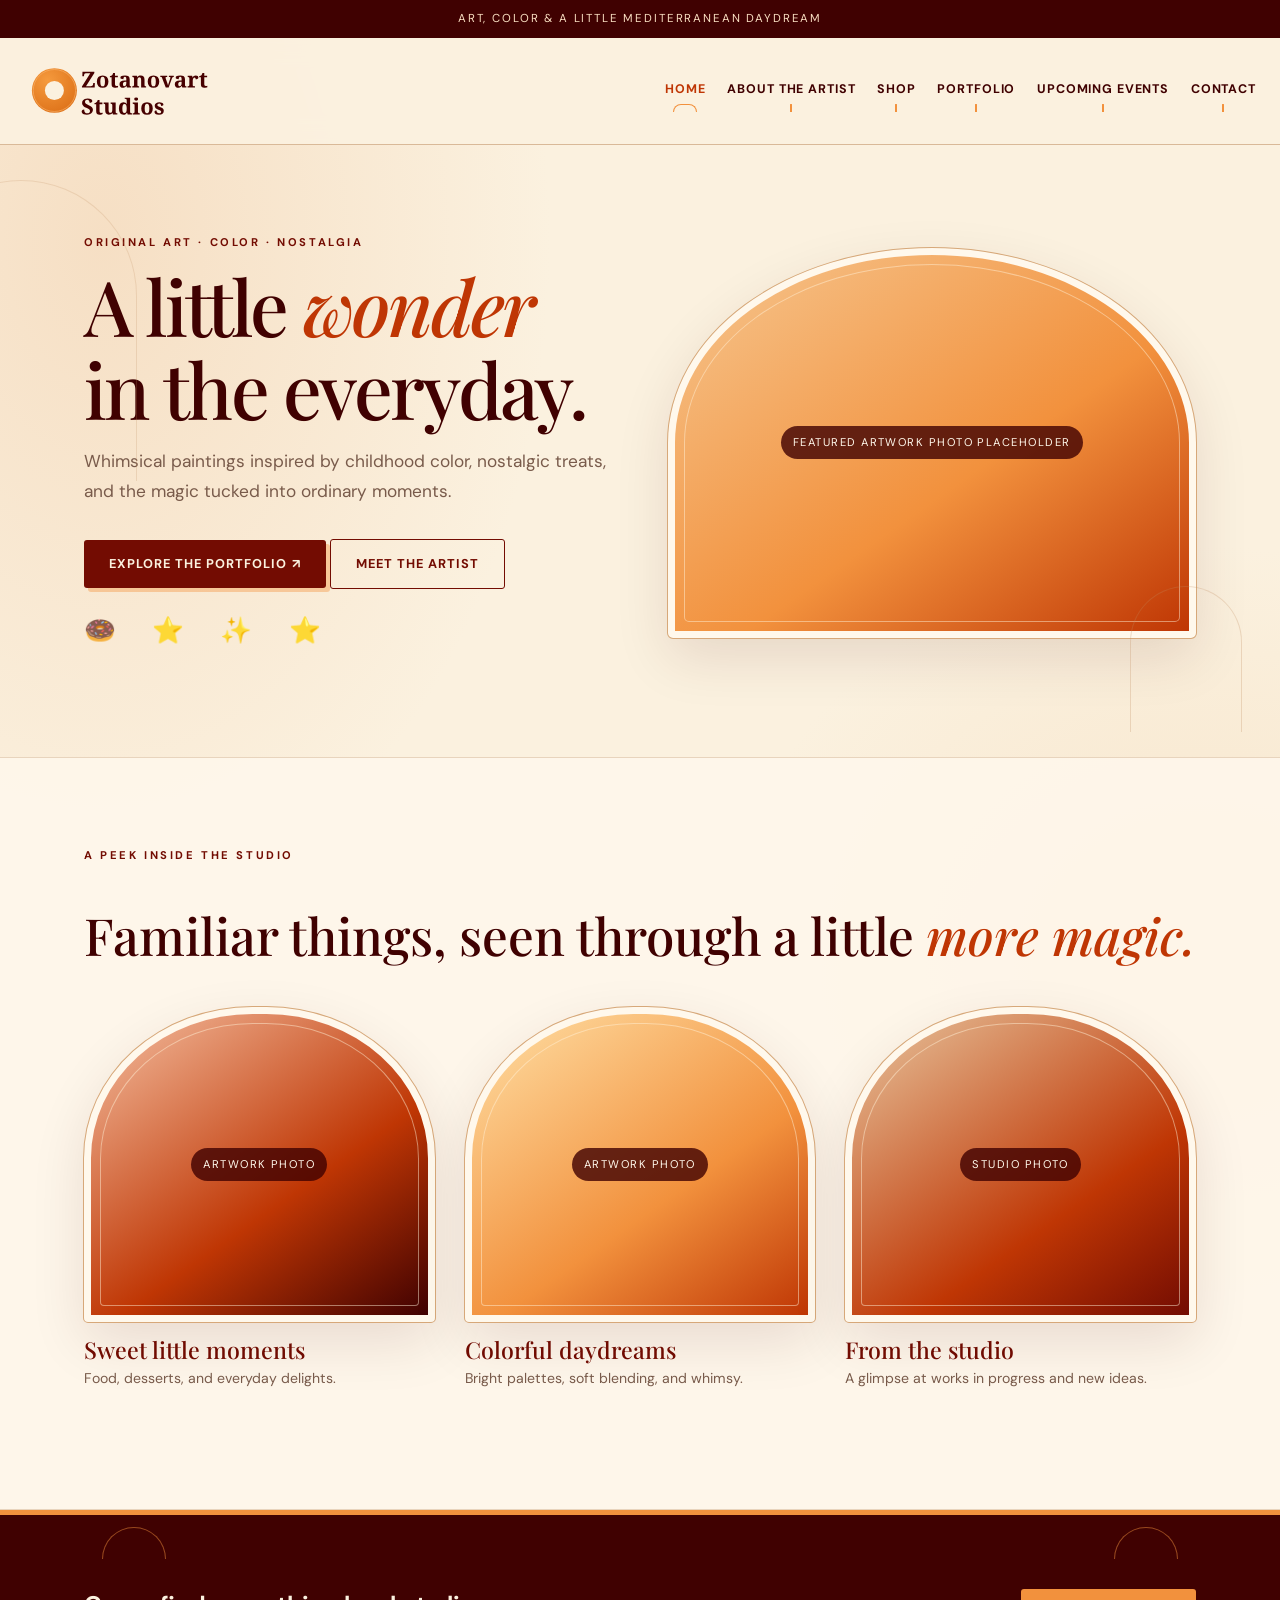
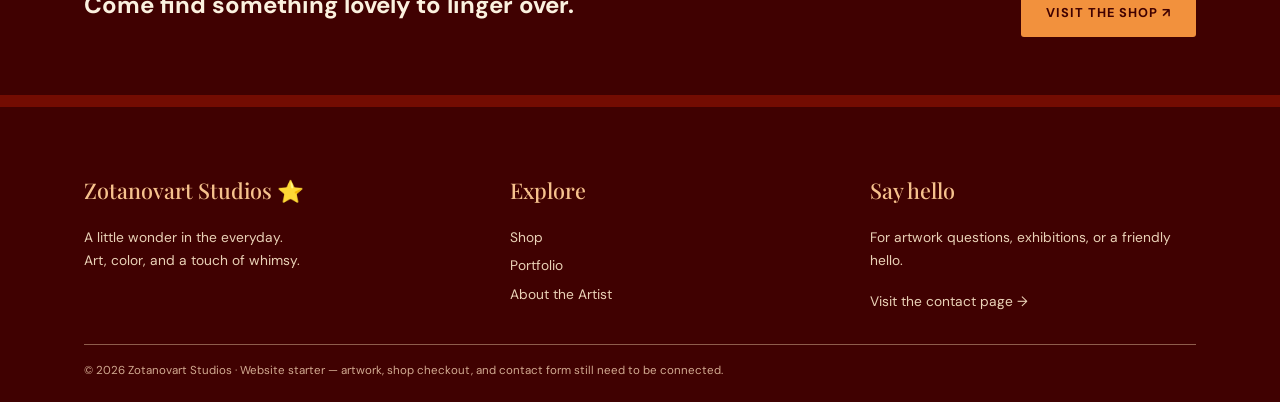
==== index.html @ 2f0f12d4 "Refresh studio decorative symbols with donut and golden stars" ====
<!doctype html><html lang="en"><head><meta charset="utf-8"><meta name="viewport" content="width=device-width,initial-scale=1"><meta name="description" content="Zotanovart Studios — whimsical art inspired by color, nostalgia, and the everyday."><title>Home | Zotanovart Studios</title><link rel="preconnect" href="https://fonts.googleapis.com"><link rel="preconnect" href="https://fonts.gstatic.com" crossorigin><link rel="stylesheet" href="styles.css"></head><body><div class="announcement">Art, color & a little Mediterranean daydream</div><header class="site-header"><div class="nav-wrap"><a class="brand" href="index.html" aria-label="Zotanovart Studios home"><img class="brand-logo" src="assets/zotanovart-logo.svg" alt="Zotanovart Studios"></a><nav><a class="active" href="index.html">Home</a><a class="" href="about.html">About the Artist</a><a class="" href="shop.html">Shop</a><a class="" href="portfolio.html">Portfolio</a><a class="" href="events.html">Upcoming Events</a><a class="" href="contact.html">Contact</a></nav></div></header><main><section class="hero"><div class="container hero-grid"><div><div class="eyebrow">Original art · Color · Nostalgia</div><h1 class="display">A little <em>wonder</em> in the everyday.</h1><p class="intro">Whimsical paintings inspired by childhood color, nostalgic treats, and the magic tucked into ordinary moments.</p><a class="button" href="portfolio.html">Explore the portfolio ↗</a> <a class="button alt" href="about.html">Meet the artist</a><div class="ornament">🍩　⭐　✨　⭐</div></div><div class="photo"><span>Featured artwork photo placeholder</span></div></div></section><section class="section paper"><div class="container"><div class="eyebrow">A peek inside the studio</div><h2>Familiar things, seen through a little <em>more magic.</em></h2><div class="cards"><article class="card"><div class="photo rose"><span>Artwork photo</span></div><h3>Sweet little moments</h3><p>Food, desserts, and everyday delights.</p></article><article class="card"><div class="photo lemon"><span>Artwork photo</span></div><h3>Colorful daydreams</h3><p>Bright palettes, soft blending, and whimsy.</p></article><article class="card"><div class="photo blue"><span>Studio photo</span></div><h3>From the studio</h3><p>A glimpse at works in progress and new ideas.</p></article></div></div></section><section class="band"><div class="container"><h2>Come find something lovely to linger over.</h2><a class="button" href="shop.html">Visit the shop ↗</a></div></section></main><footer class="footer"><div class="container"><div class="footer-grid"><div><h3>Zotanovart Studios ⭐</h3><p>A little wonder in the everyday.<br>Art, color, and a touch of whimsy.</p></div><div><h3>Explore</h3><div class="footer-links"><a href="shop.html">Shop</a><a href="portfolio.html">Portfolio</a><a href="about.html">About the Artist</a></div></div><div><h3>Say hello</h3><p>For artwork questions, exhibitions, or a friendly hello.</p><a href="contact.html">Visit the contact page →</a></div></div><div class="copyright">© 2026 Zotanovart Studios · Website starter — artwork, shop checkout, and contact form still need to be connected.</div></div></footer></body></html>
---- styles.css ----
@import url('https://fonts.googleapis.com/css2?family=DM+Sans:wght@400;500;600;700&family=Playfair+Display:ital,wght@0,500;0,600;1,500;1,600&family=Yeseva+One&display=swap');

:root{
  --cream:#fbf1df;
  --paper:#fff8ec;
  --wine:#400101;
  --paprika:#730c02;
  --fire:#bf3604;
  --flame:#f2913d;
  --ink:#400101;
  --muted:#795b4b;
  --line:#e6c9a9;
  --shadow:rgba(64,1,1,.11);
  --olive:#777044;
}
*{box-sizing:border-box}
html{scroll-behavior:smooth}
body{
  margin:0;color:var(--ink);font:16px/1.7 'DM Sans',sans-serif;
  background:
    radial-gradient(ellipse at 8% 12%,#f6dfc4 0,transparent 28rem),
    radial-gradient(ellipse at 94% 48%,#f7e5cb 0,transparent 30rem),
    var(--cream);
}
a{color:inherit;text-decoration:none}
.announcement{
  text-align:center;background:var(--wine);color:#f9dfc2;padding:9px 12px;
  font-size:.72rem;letter-spacing:.16em;text-transform:uppercase;
}
.site-header{
  position:sticky;top:0;z-index:5;background:rgba(251,241,223,.96);
  border-bottom:1px solid #d9b998;backdrop-filter:blur(12px);
}
.nav-wrap{
  max-width:1280px;margin:auto;padding:12px 24px;display:flex;
  align-items:center;justify-content:space-between;gap:24px;
}
.brand{display:flex;align-items:center;flex:0 0 auto}
.brand-logo{display:block;width:190px;height:82px;object-fit:contain}
.logo-arched{font:22px 'Yeseva One',serif;fill:var(--wine);letter-spacing:.5px}
.logo-studios{font:700 8px 'DM Sans',sans-serif;letter-spacing:4px;fill:var(--paprika)}
nav{
  display:flex;gap:clamp(10px,1.7vw,24px);flex-wrap:wrap;
  font-size:.78rem;font-weight:700;letter-spacing:.07em;text-transform:uppercase;
}
nav a{position:relative;padding:7px 0;border-bottom:1px solid transparent}
nav a:hover,nav a.active{color:var(--fire)}
nav a:after{
  content:"";position:absolute;left:50%;bottom:-4px;width:0;height:7px;
  border:1px solid var(--flame);border-bottom:0;border-radius:50px 50px 0 0;
  transform:translateX(-50%);transition:width .2s ease;
}
nav a:hover:after,nav a.active:after{width:22px}
.container{max-width:1160px;margin:auto;padding:0 24px}
.eyebrow{
  color:var(--paprika);font-size:.7rem;font-weight:700;
  letter-spacing:.23em;text-transform:uppercase;
}
.display{
  color:var(--wine);font:500 clamp(2.7rem,6vw,5.4rem)/1.08 'Playfair Display',serif;
  letter-spacing:-.035em;
}
.display em,.section h2 em,.copy h2 em{color:var(--fire)}
.hero{padding:88px 0 104px;position:relative;overflow:hidden}
.hero:before{
  content:"";position:absolute;left:-95px;top:35px;width:230px;height:300px;
  border:1px solid #bf8d6238;border-bottom:0;border-radius:130px 130px 0 0;
  pointer-events:none;
}
.hero:after{
  content:"";position:absolute;right:3%;bottom:25px;width:110px;height:145px;
  border:1px solid #bf8d6245;border-bottom:0;border-radius:60px 60px 0 0;
  pointer-events:none;
}
.hero-grid,.two-col{display:grid;grid-template-columns:1fr 1fr;gap:55px;align-items:center}
.hero h1{margin:12px 0 18px}
.hero p,.copy p,.intro{color:var(--muted)}
.intro{font-size:1.08rem;max-width:540px}
.button{
  display:inline-block;background:var(--paprika);color:var(--cream);
  border-radius:3px;padding:13px 25px;margin-top:16px;
  font-size:.8rem;font-weight:700;letter-spacing:.08em;text-transform:uppercase;
  box-shadow:4px 4px 0 rgba(242,145,61,.4);transition:background .2s,transform .2s;
}
.button:hover{background:var(--fire);transform:translateY(-2px);box-shadow:2px 2px 0 rgba(242,145,61,.4)}
.button.alt{background:transparent;color:var(--paprika);border:1px solid var(--paprika);box-shadow:none}
.photo{
  position:relative;min-height:390px;display:grid;place-items:center;text-align:center;
  padding:20px;color:#fff8eb;background:linear-gradient(145deg,#f6c68f,#f2913d 58%,#bf3604);
  border:7px solid var(--paper);outline:1px solid #d7a879;
  border-radius:50% 50% 5px 5px;box-shadow:0 20px 55px var(--shadow);
}
.photo:after{
  content:"";position:absolute;inset:9px;border:1px solid #fff1d77a;
  border-radius:inherit;pointer-events:none;
}
.photo span{
  position:relative;z-index:1;background:rgba(64,1,1,.8);border-radius:30px;
  padding:7px 12px;font-size:.7rem;letter-spacing:.13em;text-transform:uppercase;
}
.photo.blue{background:linear-gradient(145deg,#e8c7a0,#bf3604 65%,#730c02)}
.photo.olive{background:linear-gradient(145deg,#f5d7a7,#d67b36 60%,#730c02)}
.photo.lemon{background:linear-gradient(145deg,#ffe0a6,#f2913d 60%,#bf3604)}
.photo.rose{background:linear-gradient(145deg,#f5c0a2,#bf3604 60%,#400101)}
.section{padding:88px 0;position:relative}
.paper{
  background:rgba(255,248,236,.88);border-top:1px solid #e8d4bd;
  border-bottom:1px solid #e8d4bd;
}
.section h2,.page-hero h1,.band h2{color:var(--wine)}
.section h2{font:500 clamp(2.2rem,4vw,3.5rem)/1.12 'Playfair Display',serif}
.page-hero{position:relative;text-align:center;padding:78px 20px 54px}
.page-hero:before{
  content:"";display:block;width:94px;height:48px;border:2px solid var(--flame);
  border-bottom:0;border-radius:100px 100px 0 0;margin:0 auto 22px;
}
.page-hero:after{content:"";display:block;width:42px;height:1px;background:var(--flame);margin:23px auto 0}
.page-hero h1{margin:10px}
.page-hero p{max-width:650px;margin:auto;color:var(--muted)}
.cards{display:grid;grid-template-columns:repeat(3,1fr);gap:30px}
.card{position:relative;padding:0 0 16px}
.card .photo{min-height:315px;border-radius:48% 48% 4px 4px;background-color:#e9b783}
.card h3{font:500 1.45rem 'Playfair Display',serif;color:var(--paprika);margin:12px 0 2px}
.card p,.muted{color:var(--muted);font-size:.88rem;margin-top:0}
.quote{
  font:italic 1.7rem 'Playfair Display',serif;color:var(--paprika);
  border-left:3px solid var(--flame);padding-left:20px;margin:26px 0;
}
.ornament{color:var(--fire);font-size:1.6rem;letter-spacing:.2em;margin-top:20px}
.band{
  position:relative;background:var(--wine);color:var(--cream);padding:58px 0;
  border-top:5px solid var(--flame);border-bottom:5px solid var(--paprika);
}
.band:before,.band:after{
  content:"";position:absolute;top:12px;width:62px;height:31px;
  border:1px solid #f2913d80;border-bottom:0;border-radius:62px 62px 0 0;
}
.band:before{left:8%}.band:after{right:8%}
.band .container{display:flex;justify-content:space-between;align-items:center;gap:25px}
.band h2{margin:0;max-width:700px;color:var(--cream)}
.band .button{background:var(--flame);color:var(--wine);white-space:nowrap;box-shadow:none}
.event{
  display:grid;grid-template-columns:110px 1fr;gap:22px;align-items:center;
  background:var(--paper);border:1px solid var(--line);padding:24px;
  border-radius:4px;margin:16px 0;box-shadow:0 8px 24px rgba(64,1,1,.04);
}
.event-date{
  background:#f6e2c8;border:1px solid #e5c29b;padding:12px;text-align:center;
  border-radius:70px 70px 4px 4px;color:var(--paprika);
  font:500 1.2rem 'Playfair Display',serif;min-height:92px;display:grid;place-content:center;
}
.footer{background:var(--wine);color:var(--cream);padding:48px 0 22px;border-top:7px solid var(--paprika)}
.footer-grid{display:grid;grid-template-columns:1.2fr 1fr 1fr;gap:35px}
.footer h3{font:500 1.35rem 'Playfair Display',serif;color:#f6c28d}
.footer p,.footer a{color:#ead2b7;font-size:.86rem}
.footer-links{display:grid;gap:5px}
.copyright{border-top:1px solid #8e5d4c;margin-top:30px;padding-top:16px;color:#d1a990;font-size:.72rem}
.contact-grid{display:grid;grid-template-columns:.8fr 1.2fr;gap:40px}
.contact-box{
  background:var(--paprika);color:var(--cream);padding:32px;
  border-radius:50% 50% 5px 5px;border:7px solid var(--paper);outline:1px solid #d7a879;
}
.formbox{background:var(--paper);padding:30px;border:1px solid var(--line);border-radius:4px;box-shadow:0 12px 32px rgba(64,1,1,.04)}
.field{margin:14px 0}
.field label{display:block;font-size:.75rem;font-weight:700;text-transform:uppercase;letter-spacing:.08em}
.field input,.field textarea{
  width:100%;padding:12px;border:1px solid var(--line);border-radius:3px;
  background:#fffdf8;font:inherit;color:var(--ink);
}
.field textarea{min-height:130px}
.note{
  background:#f8ead7;border:1px solid #e8c7a4;border-left:4px solid var(--flame);
  padding:16px;border-radius:3px;color:#695044;font-size:.88rem;
}
@media(max-width:850px){
  .nav-wrap{align-items:center;flex-direction:column;gap:8px}
  .brand-logo{width:170px;height:74px;object-fit:contain}
  nav{justify-content:center;gap:12px}
  .hero-grid,.two-col,.contact-grid{grid-template-columns:1fr}
  .hero{padding:56px 0 70px}
  .hero:before{left:-150px}
  .hero:after{right:-30px}
  .photo{min-height:320px}
  .cards{grid-template-columns:repeat(2,1fr)}
  .card .photo{min-height:250px}
  .band .container{align-items:flex-start;flex-direction:column}
  .footer-grid{grid-template-columns:1fr 1fr}
}
@media(max-width:560px){
  .container{padding:0 18px}
  .nav-wrap{padding:9px 12px}
  nav{gap:8px 13px;font-size:.72rem}
  nav a:after{bottom:-2px}
  .cards{grid-template-columns:1fr 1fr;gap:14px}
  .card .photo{min-height:210px}
  .footer-grid{grid-template-columns:1fr}
  .event{grid-template-columns:75px 1fr}
  .page-hero{padding:48px 16px 38px}
  .section{padding:58px 0}
  .display{font-size:3rem}
  .hero-grid,.two-col{gap:28px}
  .hero:after{display:none}
}
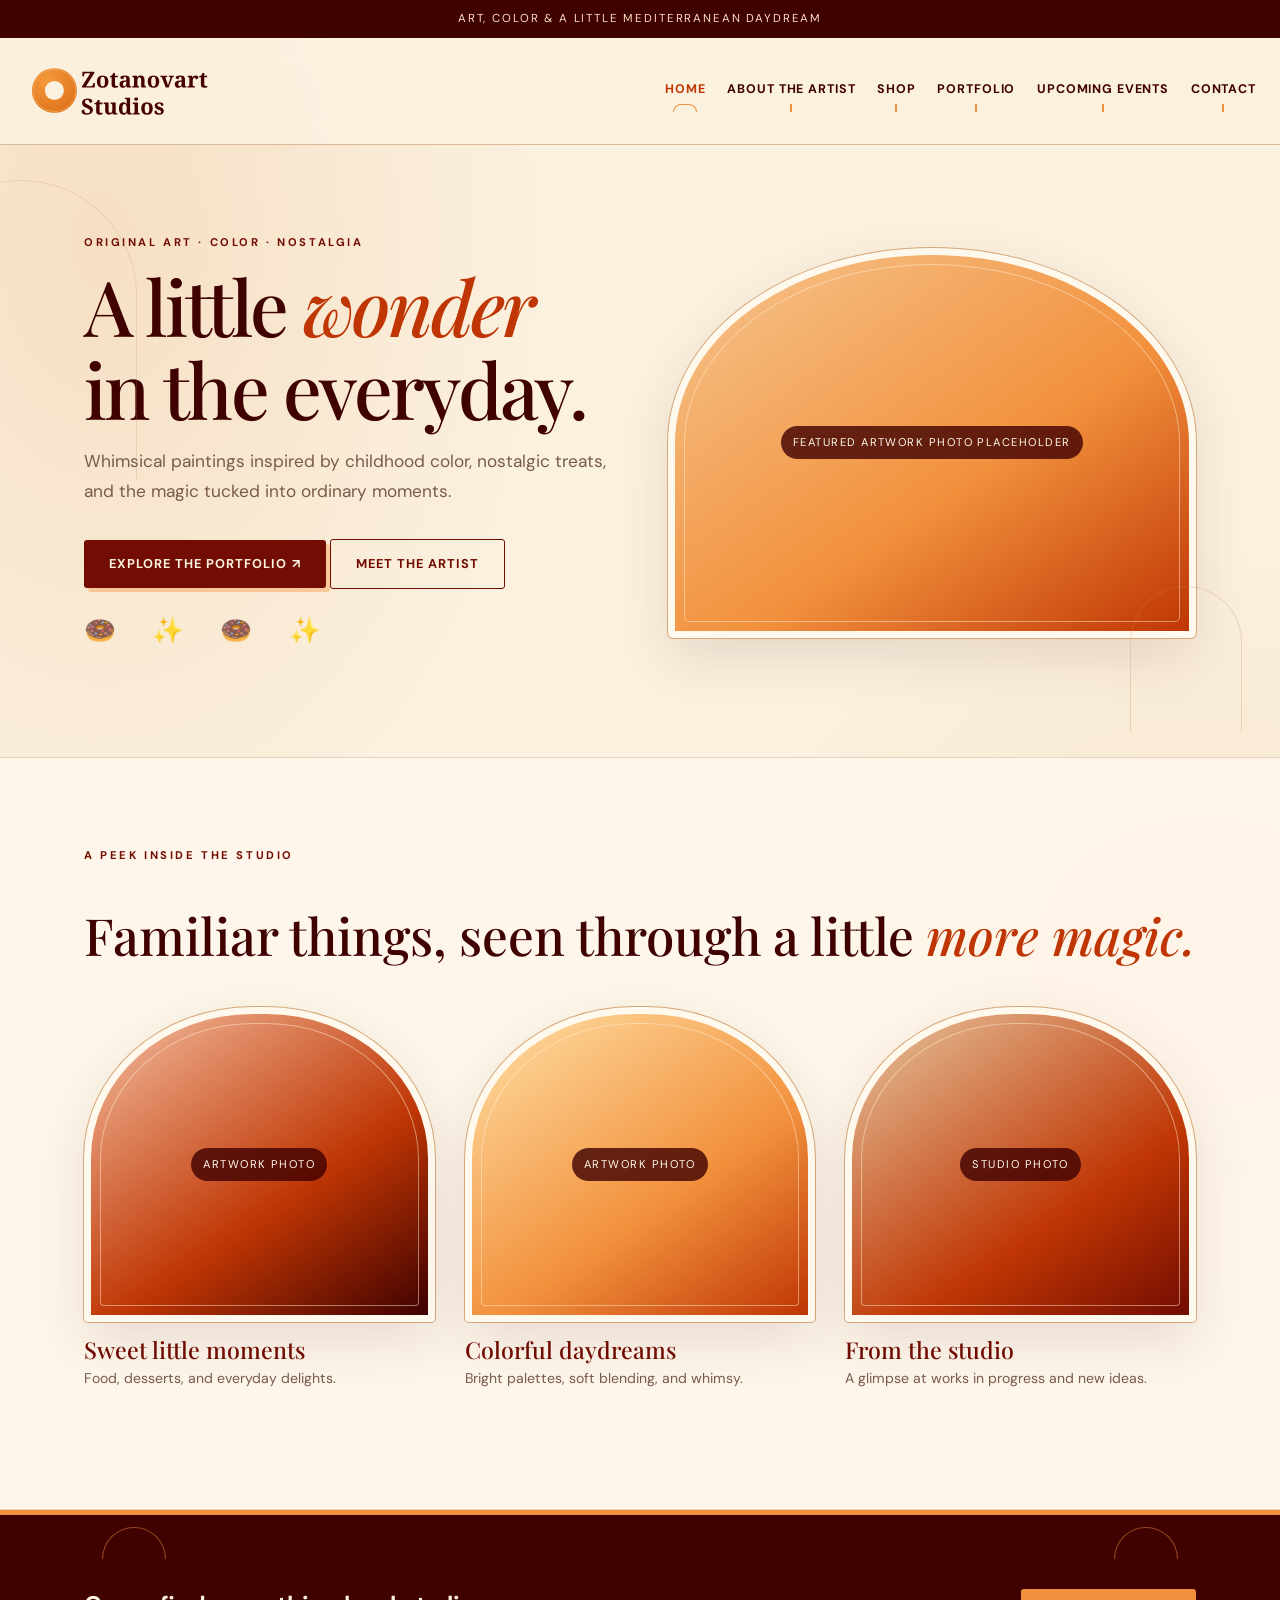
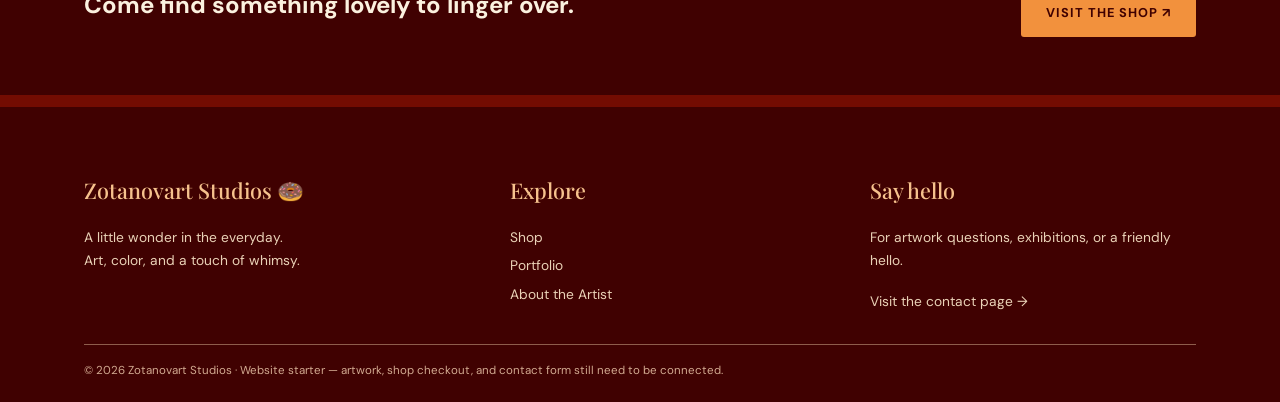
==== commit 38782ed0: "Use repeating donut and star-sparkle motif" ====
--- a/index.html
+++ b/index.html
@@ -1 +1 @@
-<!doctype html><html lang="en"><head><meta charset="utf-8"><meta name="viewport" content="width=device-width,initial-scale=1"><meta name="description" content="Zotanovart Studios — whimsical art inspired by color, nostalgia, and the everyday."><title>Home | Zotanovart Studios</title><link rel="preconnect" href="https://fonts.googleapis.com"><link rel="preconnect" href="https://fonts.gstatic.com" crossorigin><link rel="stylesheet" href="styles.css"></head><body><div class="announcement">Art, color & a little Mediterranean daydream</div><header class="site-header"><div class="nav-wrap"><a class="brand" href="index.html" aria-label="Zotanovart Studios home"><img class="brand-logo" src="assets/zotanovart-logo.svg" alt="Zotanovart Studios"></a><nav><a class="active" href="index.html">Home</a><a class="" href="about.html">About the Artist</a><a class="" href="shop.html">Shop</a><a class="" href="portfolio.html">Portfolio</a><a class="" href="events.html">Upcoming Events</a><a class="" href="contact.html">Contact</a></nav></div></header><main><section class="hero"><div class="container hero-grid"><div><div class="eyebrow">Original art · Color · Nostalgia</div><h1 class="display">A little <em>wonder</em> in the everyday.</h1><p class="intro">Whimsical paintings inspired by childhood color, nostalgic treats, and the magic tucked into ordinary moments.</p><a class="button" href="portfolio.html">Explore the portfolio ↗</a> <a class="button alt" href="about.html">Meet the artist</a><div class="ornament">🍩　⭐　✨　⭐</div></div><div class="photo"><span>Featured artwork photo placeholder</span></div></div></section><section class="section paper"><div class="container"><div class="eyebrow">A peek inside the studio</div><h2>Familiar things, seen through a little <em>more magic.</em></h2><div class="cards"><article class="card"><div class="photo rose"><span>Artwork photo</span></div><h3>Sweet little moments</h3><p>Food, desserts, and everyday delights.</p></article><article class="card"><div class="photo lemon"><span>Artwork photo</span></div><h3>Colorful daydreams</h3><p>Bright palettes, soft blending, and whimsy.</p></article><article class="card"><div class="photo blue"><span>Studio photo</span></div><h3>From the studio</h3><p>A glimpse at works in progress and new ideas.</p></article></div></div></section><section class="band"><div class="container"><h2>Come find something lovely to linger over.</h2><a class="button" href="shop.html">Visit the shop ↗</a></div></section></main><footer class="footer"><div class="container"><div class="footer-grid"><div><h3>Zotanovart Studios ⭐</h3><p>A little wonder in the everyday.<br>Art, color, and a touch of whimsy.</p></div><div><h3>Explore</h3><div class="footer-links"><a href="shop.html">Shop</a><a href="portfolio.html">Portfolio</a><a href="about.html">About the Artist</a></div></div><div><h3>Say hello</h3><p>For artwork questions, exhibitions, or a friendly hello.</p><a href="contact.html">Visit the contact page →</a></div></div><div class="copyright">© 2026 Zotanovart Studios · Website starter — artwork, shop checkout, and contact form still need to be connected.</div></div></footer></body></html>+<!doctype html><html lang="en"><head><meta charset="utf-8"><meta name="viewport" content="width=device-width,initial-scale=1"><meta name="description" content="Zotanovart Studios — whimsical art inspired by color, nostalgia, and the everyday."><title>Home | Zotanovart Studios</title><link rel="preconnect" href="https://fonts.googleapis.com"><link rel="preconnect" href="https://fonts.gstatic.com" crossorigin><link rel="stylesheet" href="styles.css"></head><body><div class="announcement">Art, color & a little Mediterranean daydream</div><header class="site-header"><div class="nav-wrap"><a class="brand" href="index.html" aria-label="Zotanovart Studios home"><img class="brand-logo" src="assets/zotanovart-logo.svg" alt="Zotanovart Studios"></a><nav><a class="active" href="index.html">Home</a><a class="" href="about.html">About the Artist</a><a class="" href="shop.html">Shop</a><a class="" href="portfolio.html">Portfolio</a><a class="" href="events.html">Upcoming Events</a><a class="" href="contact.html">Contact</a></nav></div></header><main><section class="hero"><div class="container hero-grid"><div><div class="eyebrow">Original art · Color · Nostalgia</div><h1 class="display">A little <em>wonder</em> in the everyday.</h1><p class="intro">Whimsical paintings inspired by childhood color, nostalgic treats, and the magic tucked into ordinary moments.</p><a class="button" href="portfolio.html">Explore the portfolio ↗</a> <a class="button alt" href="about.html">Meet the artist</a><div class="ornament">🍩　✨　🍩　✨</div></div><div class="photo"><span>Featured artwork photo placeholder</span></div></div></section><section class="section paper"><div class="container"><div class="eyebrow">A peek inside the studio</div><h2>Familiar things, seen through a little <em>more magic.</em></h2><div class="cards"><article class="card"><div class="photo rose"><span>Artwork photo</span></div><h3>Sweet little moments</h3><p>Food, desserts, and everyday delights.</p></article><article class="card"><div class="photo lemon"><span>Artwork photo</span></div><h3>Colorful daydreams</h3><p>Bright palettes, soft blending, and whimsy.</p></article><article class="card"><div class="photo blue"><span>Studio photo</span></div><h3>From the studio</h3><p>A glimpse at works in progress and new ideas.</p></article></div></div></section><section class="band"><div class="container"><h2>Come find something lovely to linger over.</h2><a class="button" href="shop.html">Visit the shop ↗</a></div></section></main><footer class="footer"><div class="container"><div class="footer-grid"><div><h3>Zotanovart Studios 🍩</h3><p>A little wonder in the everyday.<br>Art, color, and a touch of whimsy.</p></div><div><h3>Explore</h3><div class="footer-links"><a href="shop.html">Shop</a><a href="portfolio.html">Portfolio</a><a href="about.html">About the Artist</a></div></div><div><h3>Say hello</h3><p>For artwork questions, exhibitions, or a friendly hello.</p><a href="contact.html">Visit the contact page →</a></div></div><div class="copyright">© 2026 Zotanovart Studios · Website starter — artwork, shop checkout, and contact form still need to be connected.</div></div></footer></body></html>
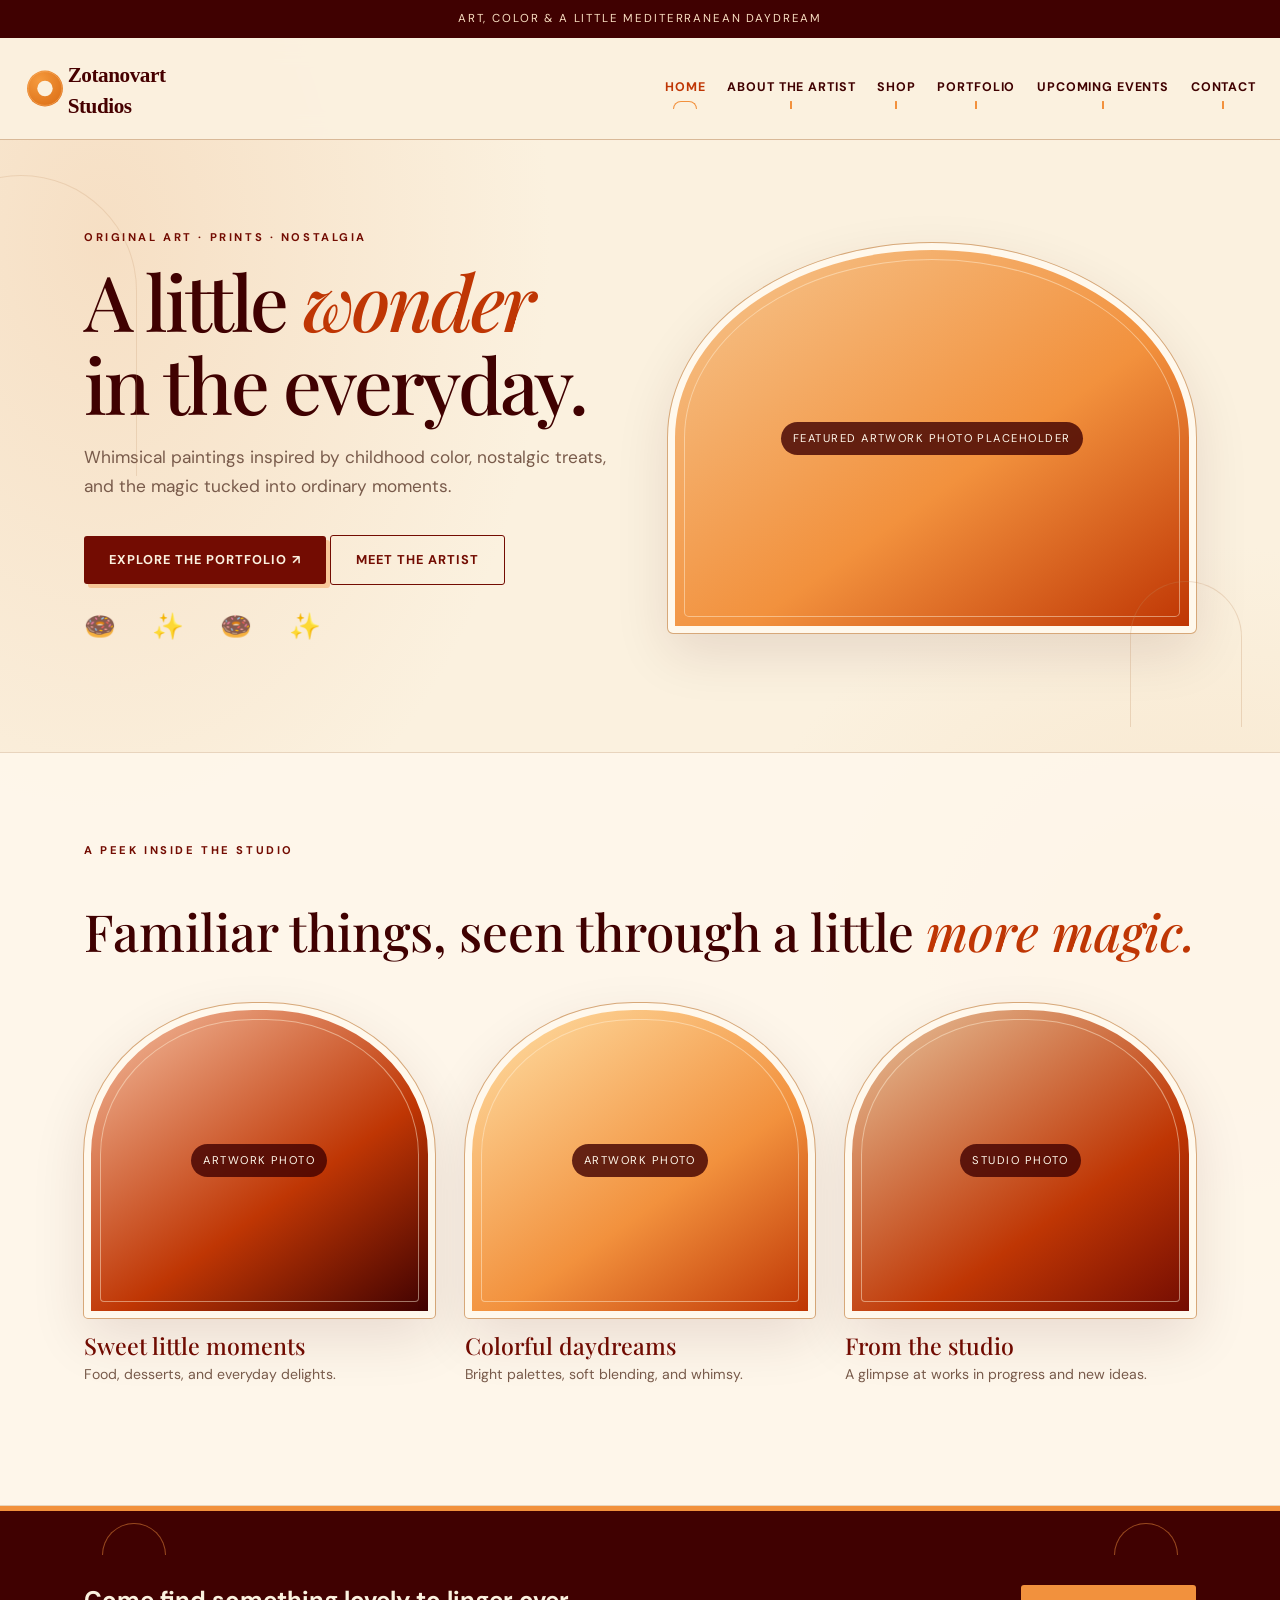
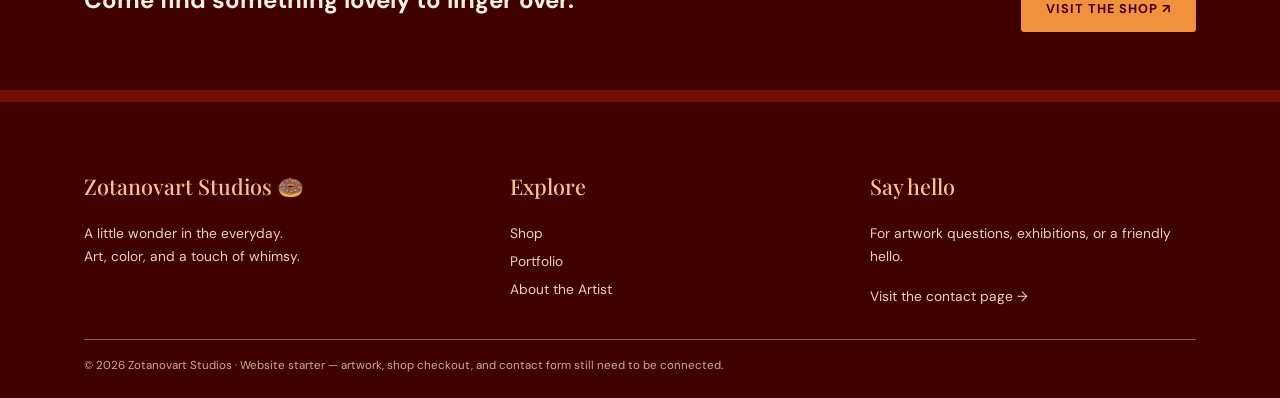
==== commit 75cf6ea4: "Update homepage tagline to feature prints" ====
--- a/index.html
+++ b/index.html
@@ -1 +1 @@
-<!doctype html><html lang="en"><head><meta charset="utf-8"><meta name="viewport" content="width=device-width,initial-scale=1"><meta name="description" content="Zotanovart Studios — whimsical art inspired by color, nostalgia, and the everyday."><title>Home | Zotanovart Studios</title><link rel="preconnect" href="https://fonts.googleapis.com"><link rel="preconnect" href="https://fonts.gstatic.com" crossorigin><link rel="stylesheet" href="styles.css"></head><body><div class="announcement">Art, color & a little Mediterranean daydream</div><header class="site-header"><div class="nav-wrap"><a class="brand" href="index.html" aria-label="Zotanovart Studios home"><img class="brand-logo" src="assets/zotanovart-logo.svg" alt="Zotanovart Studios"></a><nav><a class="active" href="index.html">Home</a><a class="" href="about.html">About the Artist</a><a class="" href="shop.html">Shop</a><a class="" href="portfolio.html">Portfolio</a><a class="" href="events.html">Upcoming Events</a><a class="" href="contact.html">Contact</a></nav></div></header><main><section class="hero"><div class="container hero-grid"><div><div class="eyebrow">Original art · Color · Nostalgia</div><h1 class="display">A little <em>wonder</em> in the everyday.</h1><p class="intro">Whimsical paintings inspired by childhood color, nostalgic treats, and the magic tucked into ordinary moments.</p><a class="button" href="portfolio.html">Explore the portfolio ↗</a> <a class="button alt" href="about.html">Meet the artist</a><div class="ornament">🍩　✨　🍩　✨</div></div><div class="photo"><span>Featured artwork photo placeholder</span></div></div></section><section class="section paper"><div class="container"><div class="eyebrow">A peek inside the studio</div><h2>Familiar things, seen through a little <em>more magic.</em></h2><div class="cards"><article class="card"><div class="photo rose"><span>Artwork photo</span></div><h3>Sweet little moments</h3><p>Food, desserts, and everyday delights.</p></article><article class="card"><div class="photo lemon"><span>Artwork photo</span></div><h3>Colorful daydreams</h3><p>Bright palettes, soft blending, and whimsy.</p></article><article class="card"><div class="photo blue"><span>Studio photo</span></div><h3>From the studio</h3><p>A glimpse at works in progress and new ideas.</p></article></div></div></section><section class="band"><div class="container"><h2>Come find something lovely to linger over.</h2><a class="button" href="shop.html">Visit the shop ↗</a></div></section></main><footer class="footer"><div class="container"><div class="footer-grid"><div><h3>Zotanovart Studios 🍩</h3><p>A little wonder in the everyday.<br>Art, color, and a touch of whimsy.</p></div><div><h3>Explore</h3><div class="footer-links"><a href="shop.html">Shop</a><a href="portfolio.html">Portfolio</a><a href="about.html">About the Artist</a></div></div><div><h3>Say hello</h3><p>For artwork questions, exhibitions, or a friendly hello.</p><a href="contact.html">Visit the contact page →</a></div></div><div class="copyright">© 2026 Zotanovart Studios · Website starter — artwork, shop checkout, and contact form still need to be connected.</div></div></footer></body></html>+<!doctype html><html lang="en"><head><meta charset="utf-8"><meta name="viewport" content="width=device-width,initial-scale=1"><meta name="description" content="Zotanovart Studios — whimsical art inspired by color, nostalgia, and the everyday."><title>Home | Zotanovart Studios</title><link rel="preconnect" href="https://fonts.googleapis.com"><link rel="preconnect" href="https://fonts.gstatic.com" crossorigin><link rel="stylesheet" href="styles.css"></head><body><div class="announcement">Art, color & a little Mediterranean daydream</div><header class="site-header"><div class="nav-wrap"><a class="brand" href="index.html" aria-label="Zotanovart Studios home"><img class="brand-logo" src="assets/zotanovart-logo.svg" alt="Zotanovart Studios"></a><nav><a class="active" href="index.html">Home</a><a class="" href="about.html">About the Artist</a><a class="" href="shop.html">Shop</a><a class="" href="portfolio.html">Portfolio</a><a class="" href="events.html">Upcoming Events</a><a class="" href="contact.html">Contact</a></nav></div></header><main><section class="hero"><div class="container hero-grid"><div><div class="eyebrow">Original art · Prints · Nostalgia</div><h1 class="display">A little <em>wonder</em> in the everyday.</h1><p class="intro">Whimsical paintings inspired by childhood color, nostalgic treats, and the magic tucked into ordinary moments.</p><a class="button" href="portfolio.html">Explore the portfolio ↗</a> <a class="button alt" href="about.html">Meet the artist</a><div class="ornament">🍩　✨　🍩　✨</div></div><div class="photo"><span>Featured artwork photo placeholder</span></div></div></section><section class="section paper"><div class="container"><div class="eyebrow">A peek inside the studio</div><h2>Familiar things, seen through a little <em>more magic.</em></h2><div class="cards"><article class="card"><div class="photo rose"><span>Artwork photo</span></div><h3>Sweet little moments</h3><p>Food, desserts, and everyday delights.</p></article><article class="card"><div class="photo lemon"><span>Artwork photo</span></div><h3>Colorful daydreams</h3><p>Bright palettes, soft blending, and whimsy.</p></article><article class="card"><div class="photo blue"><span>Studio photo</span></div><h3>From the studio</h3><p>A glimpse at works in progress and new ideas.</p></article></div></div></section><section class="band"><div class="container"><h2>Come find something lovely to linger over.</h2><a class="button" href="shop.html">Visit the shop ↗</a></div></section></main><footer class="footer"><div class="container"><div class="footer-grid"><div><h3>Zotanovart Studios 🍩</h3><p>A little wonder in the everyday.<br>Art, color, and a touch of whimsy.</p></div><div><h3>Explore</h3><div class="footer-links"><a href="shop.html">Shop</a><a href="portfolio.html">Portfolio</a><a href="about.html">About the Artist</a></div></div><div><h3>Say hello</h3><p>For artwork questions, exhibitions, or a friendly hello.</p><a href="contact.html">Visit the contact page →</a></div></div><div class="copyright">© 2026 Zotanovart Studios · Website starter — artwork, shop checkout, and contact form still need to be connected.</div></div></footer></body></html>
--- a/styles.css
+++ b/styles.css
@@ -36,7 +36,7 @@
   align-items:center;justify-content:space-between;gap:24px;
 }
 .brand{display:flex;align-items:center;flex:0 0 auto}
-.brand-logo{display:block;width:190px;height:82px;object-fit:contain}
+.brand-logo{display:block;width:190px;height:auto;max-height:82px;object-fit:contain}
 .logo-arched{font:22px 'Yeseva One',serif;fill:var(--wine);letter-spacing:.5px}
 .logo-studios{font:700 8px 'DM Sans',sans-serif;letter-spacing:4px;fill:var(--paprika)}
 nav{
@@ -174,7 +174,7 @@
 }
 @media(max-width:850px){
   .nav-wrap{align-items:center;flex-direction:column;gap:8px}
-  .brand-logo{width:170px;height:74px;object-fit:contain}
+  .brand-logo{width:170px;height:auto;max-height:74px;object-fit:contain}
   nav{justify-content:center;gap:12px}
   .hero-grid,.two-col,.contact-grid{grid-template-columns:1fr}
   .hero{padding:56px 0 70px}
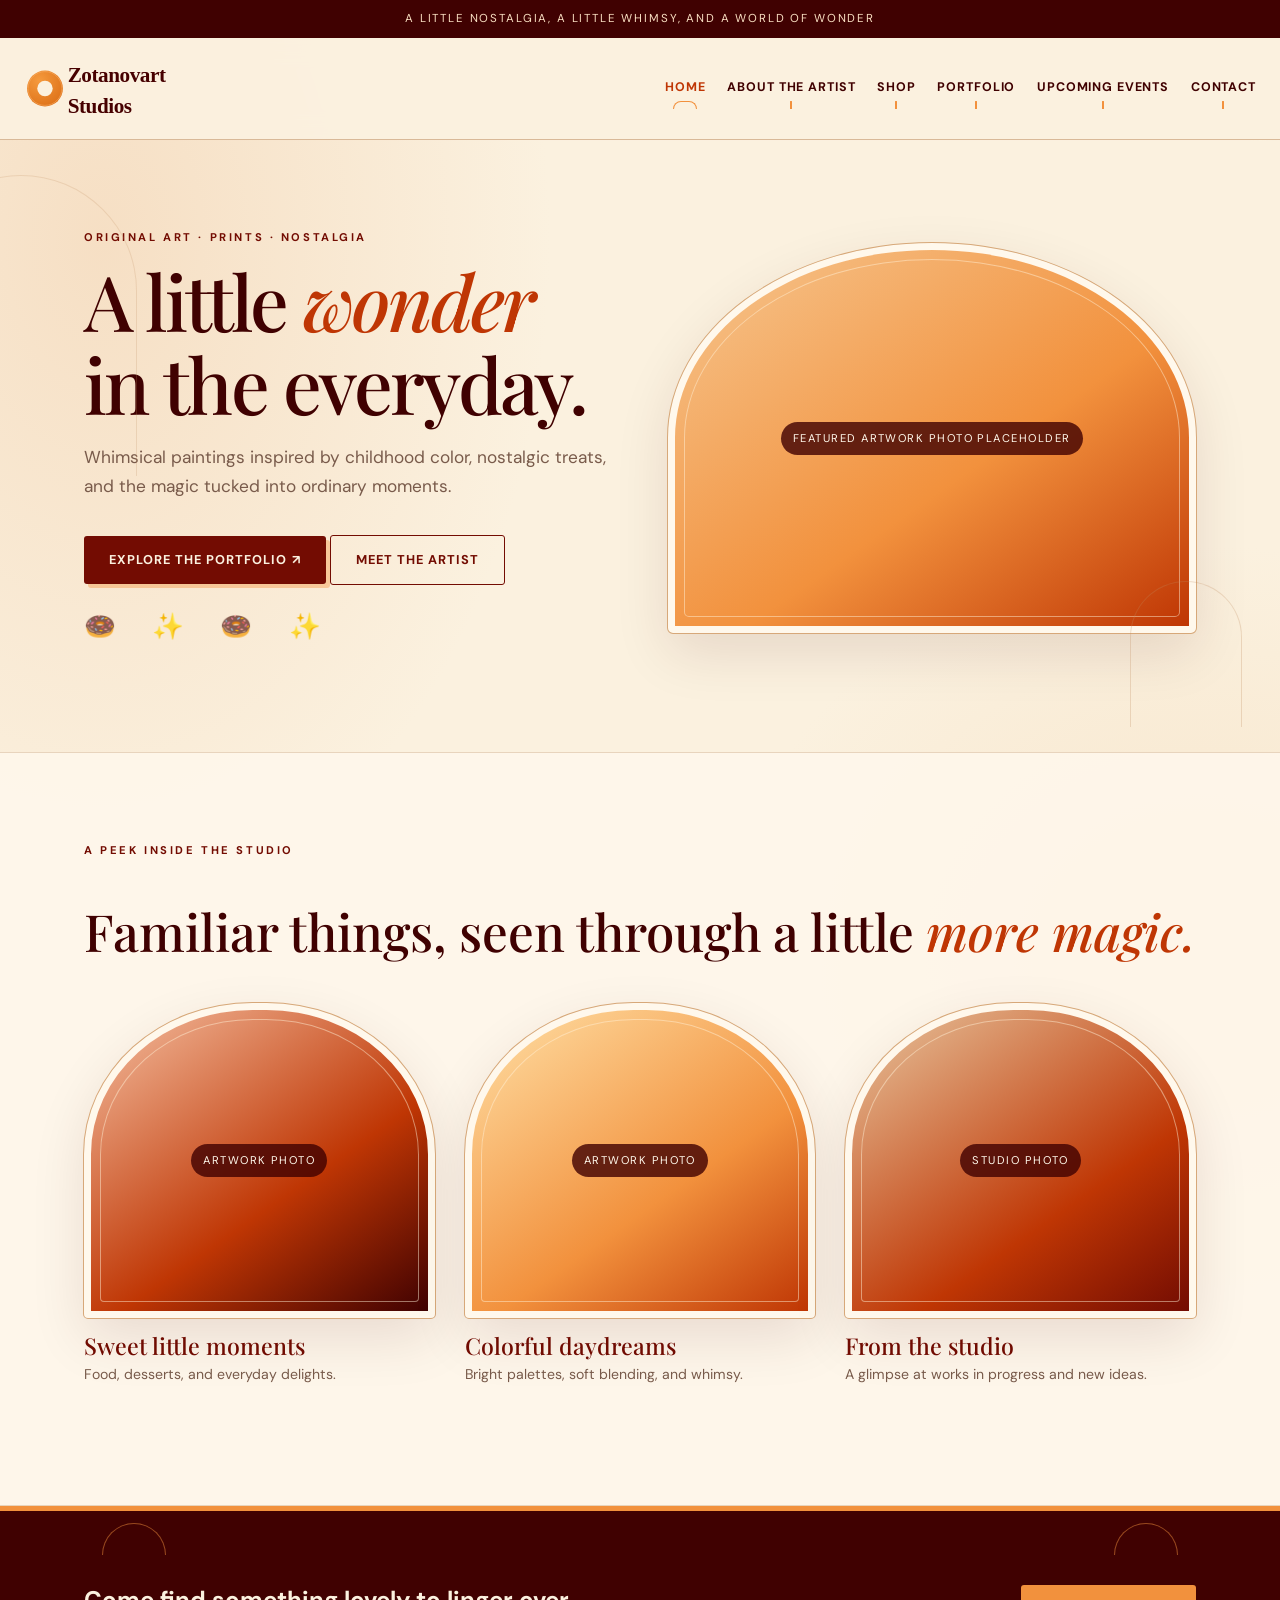
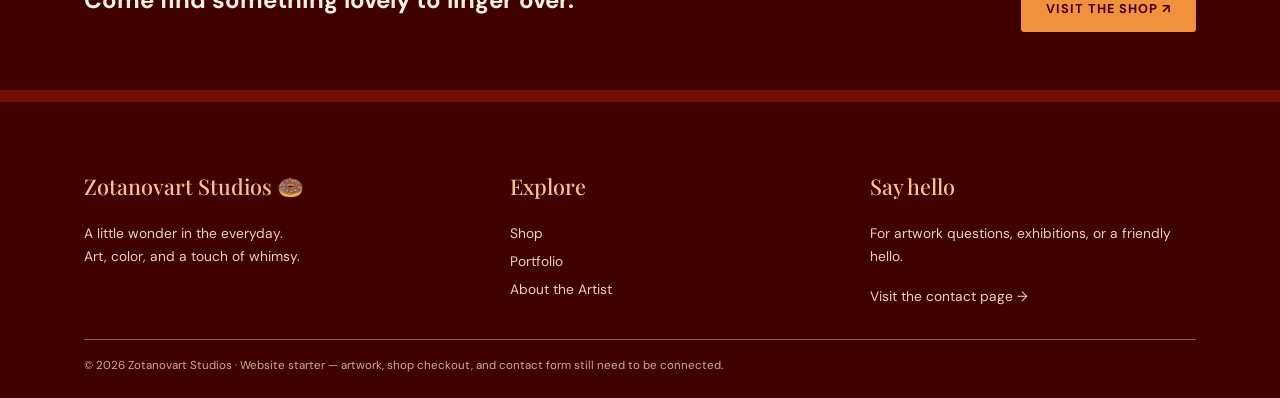
==== commit 6fed485c: "Refresh brand announcement message" ====
--- a/index.html
+++ b/index.html
@@ -1 +1 @@
-<!doctype html><html lang="en"><head><meta charset="utf-8"><meta name="viewport" content="width=device-width,initial-scale=1"><meta name="description" content="Zotanovart Studios — whimsical art inspired by color, nostalgia, and the everyday."><title>Home | Zotanovart Studios</title><link rel="preconnect" href="https://fonts.googleapis.com"><link rel="preconnect" href="https://fonts.gstatic.com" crossorigin><link rel="stylesheet" href="styles.css"></head><body><div class="announcement">Art, color & a little Mediterranean daydream</div><header class="site-header"><div class="nav-wrap"><a class="brand" href="index.html" aria-label="Zotanovart Studios home"><img class="brand-logo" src="assets/zotanovart-logo.svg" alt="Zotanovart Studios"></a><nav><a class="active" href="index.html">Home</a><a class="" href="about.html">About the Artist</a><a class="" href="shop.html">Shop</a><a class="" href="portfolio.html">Portfolio</a><a class="" href="events.html">Upcoming Events</a><a class="" href="contact.html">Contact</a></nav></div></header><main><section class="hero"><div class="container hero-grid"><div><div class="eyebrow">Original art · Prints · Nostalgia</div><h1 class="display">A little <em>wonder</em> in the everyday.</h1><p class="intro">Whimsical paintings inspired by childhood color, nostalgic treats, and the magic tucked into ordinary moments.</p><a class="button" href="portfolio.html">Explore the portfolio ↗</a> <a class="button alt" href="about.html">Meet the artist</a><div class="ornament">🍩　✨　🍩　✨</div></div><div class="photo"><span>Featured artwork photo placeholder</span></div></div></section><section class="section paper"><div class="container"><div class="eyebrow">A peek inside the studio</div><h2>Familiar things, seen through a little <em>more magic.</em></h2><div class="cards"><article class="card"><div class="photo rose"><span>Artwork photo</span></div><h3>Sweet little moments</h3><p>Food, desserts, and everyday delights.</p></article><article class="card"><div class="photo lemon"><span>Artwork photo</span></div><h3>Colorful daydreams</h3><p>Bright palettes, soft blending, and whimsy.</p></article><article class="card"><div class="photo blue"><span>Studio photo</span></div><h3>From the studio</h3><p>A glimpse at works in progress and new ideas.</p></article></div></div></section><section class="band"><div class="container"><h2>Come find something lovely to linger over.</h2><a class="button" href="shop.html">Visit the shop ↗</a></div></section></main><footer class="footer"><div class="container"><div class="footer-grid"><div><h3>Zotanovart Studios 🍩</h3><p>A little wonder in the everyday.<br>Art, color, and a touch of whimsy.</p></div><div><h3>Explore</h3><div class="footer-links"><a href="shop.html">Shop</a><a href="portfolio.html">Portfolio</a><a href="about.html">About the Artist</a></div></div><div><h3>Say hello</h3><p>For artwork questions, exhibitions, or a friendly hello.</p><a href="contact.html">Visit the contact page →</a></div></div><div class="copyright">© 2026 Zotanovart Studios · Website starter — artwork, shop checkout, and contact form still need to be connected.</div></div></footer></body></html>+<!doctype html><html lang="en"><head><meta charset="utf-8"><meta name="viewport" content="width=device-width,initial-scale=1"><meta name="description" content="Zotanovart Studios — whimsical art inspired by color, nostalgia, and the everyday."><title>Home | Zotanovart Studios</title><link rel="preconnect" href="https://fonts.googleapis.com"><link rel="preconnect" href="https://fonts.gstatic.com" crossorigin><link rel="stylesheet" href="styles.css"></head><body><div class="announcement">A little nostalgia, a little whimsy, and a world of wonder</div><header class="site-header"><div class="nav-wrap"><a class="brand" href="index.html" aria-label="Zotanovart Studios home"><img class="brand-logo" src="assets/zotanovart-logo.svg" alt="Zotanovart Studios"></a><nav><a class="active" href="index.html">Home</a><a class="" href="about.html">About the Artist</a><a class="" href="shop.html">Shop</a><a class="" href="portfolio.html">Portfolio</a><a class="" href="events.html">Upcoming Events</a><a class="" href="contact.html">Contact</a></nav></div></header><main><section class="hero"><div class="container hero-grid"><div><div class="eyebrow">Original art · Prints · Nostalgia</div><h1 class="display">A little <em>wonder</em> in the everyday.</h1><p class="intro">Whimsical paintings inspired by childhood color, nostalgic treats, and the magic tucked into ordinary moments.</p><a class="button" href="portfolio.html">Explore the portfolio ↗</a> <a class="button alt" href="about.html">Meet the artist</a><div class="ornament">🍩　✨　🍩　✨</div></div><div class="photo"><span>Featured artwork photo placeholder</span></div></div></section><section class="section paper"><div class="container"><div class="eyebrow">A peek inside the studio</div><h2>Familiar things, seen through a little <em>more magic.</em></h2><div class="cards"><article class="card"><div class="photo rose"><span>Artwork photo</span></div><h3>Sweet little moments</h3><p>Food, desserts, and everyday delights.</p></article><article class="card"><div class="photo lemon"><span>Artwork photo</span></div><h3>Colorful daydreams</h3><p>Bright palettes, soft blending, and whimsy.</p></article><article class="card"><div class="photo blue"><span>Studio photo</span></div><h3>From the studio</h3><p>A glimpse at works in progress and new ideas.</p></article></div></div></section><section class="band"><div class="container"><h2>Come find something lovely to linger over.</h2><a class="button" href="shop.html">Visit the shop ↗</a></div></section></main><footer class="footer"><div class="container"><div class="footer-grid"><div><h3>Zotanovart Studios 🍩</h3><p>A little wonder in the everyday.<br>Art, color, and a touch of whimsy.</p></div><div><h3>Explore</h3><div class="footer-links"><a href="shop.html">Shop</a><a href="portfolio.html">Portfolio</a><a href="about.html">About the Artist</a></div></div><div><h3>Say hello</h3><p>For artwork questions, exhibitions, or a friendly hello.</p><a href="contact.html">Visit the contact page →</a></div></div><div class="copyright">© 2026 Zotanovart Studios · Website starter — artwork, shop checkout, and contact form still need to be connected.</div></div></footer></body></html>
--- a/styles.css
+++ b/styles.css
@@ -90,6 +90,8 @@
   border:7px solid var(--paper);outline:1px solid #d7a879;
   border-radius:50% 50% 5px 5px;box-shadow:0 20px 55px var(--shadow);
 }
+.photo.artist-portrait{min-height:0;padding:0;display:block;overflow:hidden;background:var(--paper)}
+.photo.artist-portrait img{display:block;width:100%;height:auto;border-radius:inherit}
 .photo:after{
   content:"";position:absolute;inset:9px;border:1px solid #fff1d77a;
   border-radius:inherit;pointer-events:none;
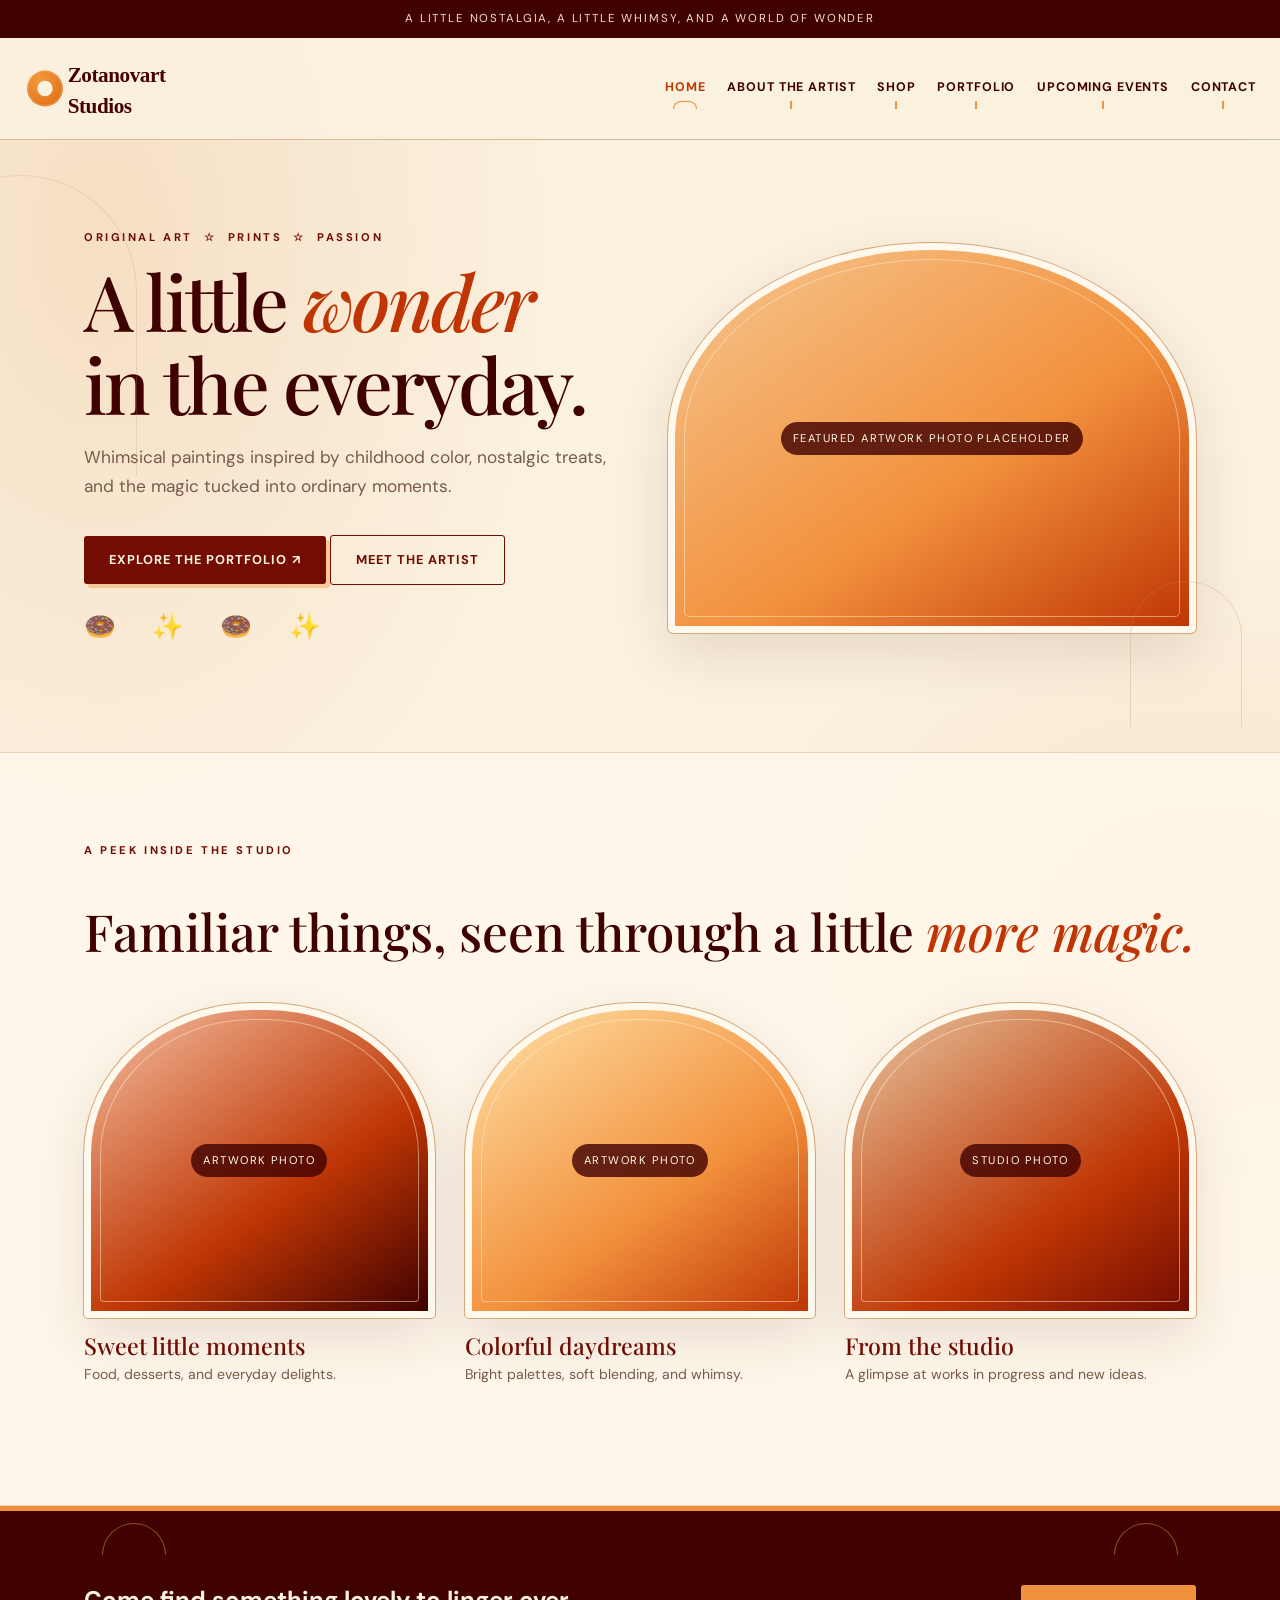
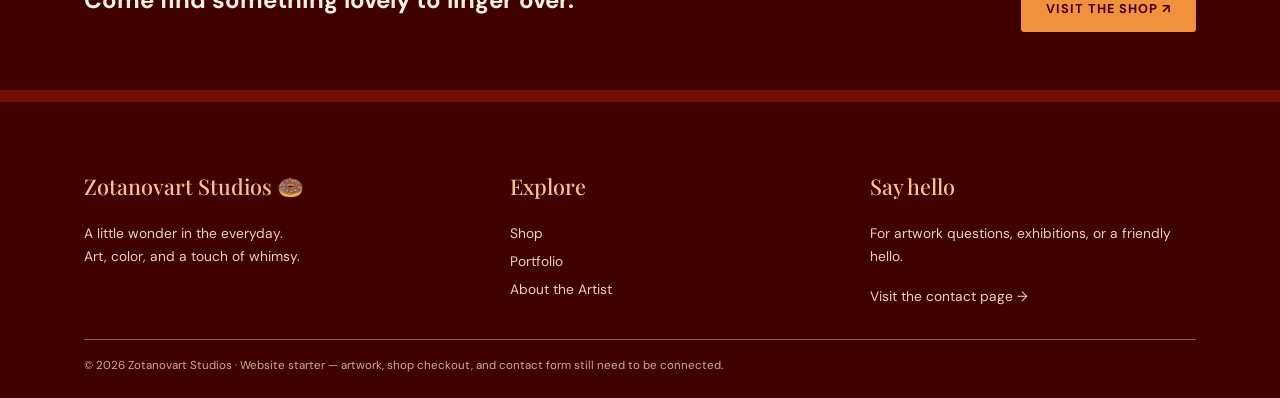
==== commit f9c95e22: "Update homepage brand eyebrow" ====
--- a/index.html
+++ b/index.html
@@ -1 +1 @@
-<!doctype html><html lang="en"><head><meta charset="utf-8"><meta name="viewport" content="width=device-width,initial-scale=1"><meta name="description" content="Zotanovart Studios — whimsical art inspired by color, nostalgia, and the everyday."><title>Home | Zotanovart Studios</title><link rel="preconnect" href="https://fonts.googleapis.com"><link rel="preconnect" href="https://fonts.gstatic.com" crossorigin><link rel="stylesheet" href="styles.css"></head><body><div class="announcement">A little nostalgia, a little whimsy, and a world of wonder</div><header class="site-header"><div class="nav-wrap"><a class="brand" href="index.html" aria-label="Zotanovart Studios home"><img class="brand-logo" src="assets/zotanovart-logo.svg" alt="Zotanovart Studios"></a><nav><a class="active" href="index.html">Home</a><a class="" href="about.html">About the Artist</a><a class="" href="shop.html">Shop</a><a class="" href="portfolio.html">Portfolio</a><a class="" href="events.html">Upcoming Events</a><a class="" href="contact.html">Contact</a></nav></div></header><main><section class="hero"><div class="container hero-grid"><div><div class="eyebrow">Original art · Prints · Nostalgia</div><h1 class="display">A little <em>wonder</em> in the everyday.</h1><p class="intro">Whimsical paintings inspired by childhood color, nostalgic treats, and the magic tucked into ordinary moments.</p><a class="button" href="portfolio.html">Explore the portfolio ↗</a> <a class="button alt" href="about.html">Meet the artist</a><div class="ornament">🍩　✨　🍩　✨</div></div><div class="photo"><span>Featured artwork photo placeholder</span></div></div></section><section class="section paper"><div class="container"><div class="eyebrow">A peek inside the studio</div><h2>Familiar things, seen through a little <em>more magic.</em></h2><div class="cards"><article class="card"><div class="photo rose"><span>Artwork photo</span></div><h3>Sweet little moments</h3><p>Food, desserts, and everyday delights.</p></article><article class="card"><div class="photo lemon"><span>Artwork photo</span></div><h3>Colorful daydreams</h3><p>Bright palettes, soft blending, and whimsy.</p></article><article class="card"><div class="photo blue"><span>Studio photo</span></div><h3>From the studio</h3><p>A glimpse at works in progress and new ideas.</p></article></div></div></section><section class="band"><div class="container"><h2>Come find something lovely to linger over.</h2><a class="button" href="shop.html">Visit the shop ↗</a></div></section></main><footer class="footer"><div class="container"><div class="footer-grid"><div><h3>Zotanovart Studios 🍩</h3><p>A little wonder in the everyday.<br>Art, color, and a touch of whimsy.</p></div><div><h3>Explore</h3><div class="footer-links"><a href="shop.html">Shop</a><a href="portfolio.html">Portfolio</a><a href="about.html">About the Artist</a></div></div><div><h3>Say hello</h3><p>For artwork questions, exhibitions, or a friendly hello.</p><a href="contact.html">Visit the contact page →</a></div></div><div class="copyright">© 2026 Zotanovart Studios · Website starter — artwork, shop checkout, and contact form still need to be connected.</div></div></footer></body></html>+<!doctype html><html lang="en"><head><meta charset="utf-8"><meta name="viewport" content="width=device-width,initial-scale=1"><meta name="description" content="Zotanovart Studios — whimsical art inspired by color, nostalgia, and the everyday."><title>Home | Zotanovart Studios</title><link rel="preconnect" href="https://fonts.googleapis.com"><link rel="preconnect" href="https://fonts.gstatic.com" crossorigin><link rel="stylesheet" href="styles.css"></head><body><div class="announcement">A little nostalgia, a little whimsy, and a world of wonder</div><header class="site-header"><div class="nav-wrap"><a class="brand" href="index.html" aria-label="Zotanovart Studios home"><img class="brand-logo" src="assets/zotanovart-logo.svg" alt="Zotanovart Studios"></a><nav><a class="active" href="index.html">Home</a><a class="" href="about.html">About the Artist</a><a class="" href="shop.html">Shop</a><a class="" href="portfolio.html">Portfolio</a><a class="" href="events.html">Upcoming Events</a><a class="" href="contact.html">Contact</a></nav></div></header><main><section class="hero"><div class="container hero-grid"><div><div class="eyebrow">Original Art&nbsp; ☆ &nbsp;Prints&nbsp; ☆ &nbsp;Passion</div><h1 class="display">A little <em>wonder</em> in the everyday.</h1><p class="intro">Whimsical paintings inspired by childhood color, nostalgic treats, and the magic tucked into ordinary moments.</p><a class="button" href="portfolio.html">Explore the portfolio ↗</a> <a class="button alt" href="about.html">Meet the artist</a><div class="ornament">🍩　✨　🍩　✨</div></div><div class="photo"><span>Featured artwork photo placeholder</span></div></div></section><section class="section paper"><div class="container"><div class="eyebrow">A peek inside the studio</div><h2>Familiar things, seen through a little <em>more magic.</em></h2><div class="cards"><article class="card"><div class="photo rose"><span>Artwork photo</span></div><h3>Sweet little moments</h3><p>Food, desserts, and everyday delights.</p></article><article class="card"><div class="photo lemon"><span>Artwork photo</span></div><h3>Colorful daydreams</h3><p>Bright palettes, soft blending, and whimsy.</p></article><article class="card"><div class="photo blue"><span>Studio photo</span></div><h3>From the studio</h3><p>A glimpse at works in progress and new ideas.</p></article></div></div></section><section class="band"><div class="container"><h2>Come find something lovely to linger over.</h2><a class="button" href="shop.html">Visit the shop ↗</a></div></section></main><footer class="footer"><div class="container"><div class="footer-grid"><div><h3>Zotanovart Studios 🍩</h3><p>A little wonder in the everyday.<br>Art, color, and a touch of whimsy.</p></div><div><h3>Explore</h3><div class="footer-links"><a href="shop.html">Shop</a><a href="portfolio.html">Portfolio</a><a href="about.html">About the Artist</a></div></div><div><h3>Say hello</h3><p>For artwork questions, exhibitions, or a friendly hello.</p><a href="contact.html">Visit the contact page →</a></div></div><div class="copyright">© 2026 Zotanovart Studios · Website starter — artwork, shop checkout, and contact form still need to be connected.</div></div></footer></body></html>
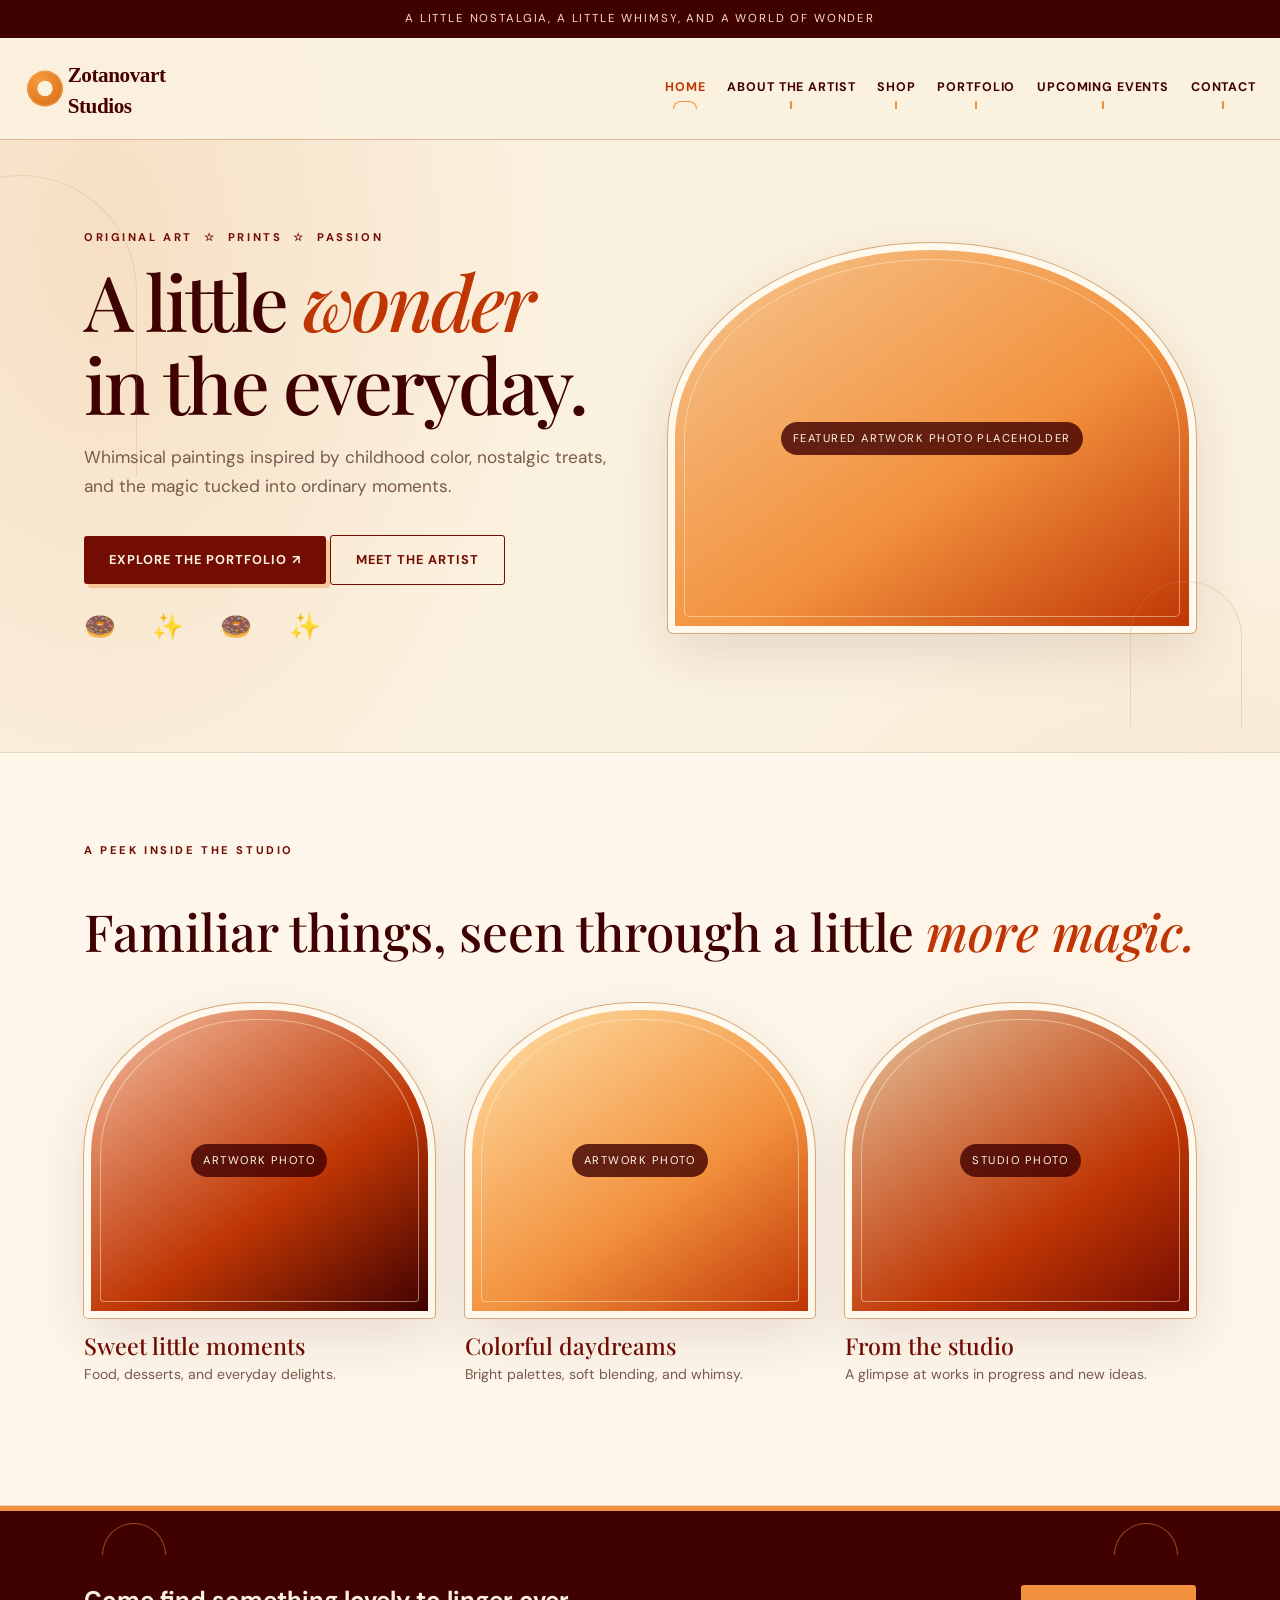
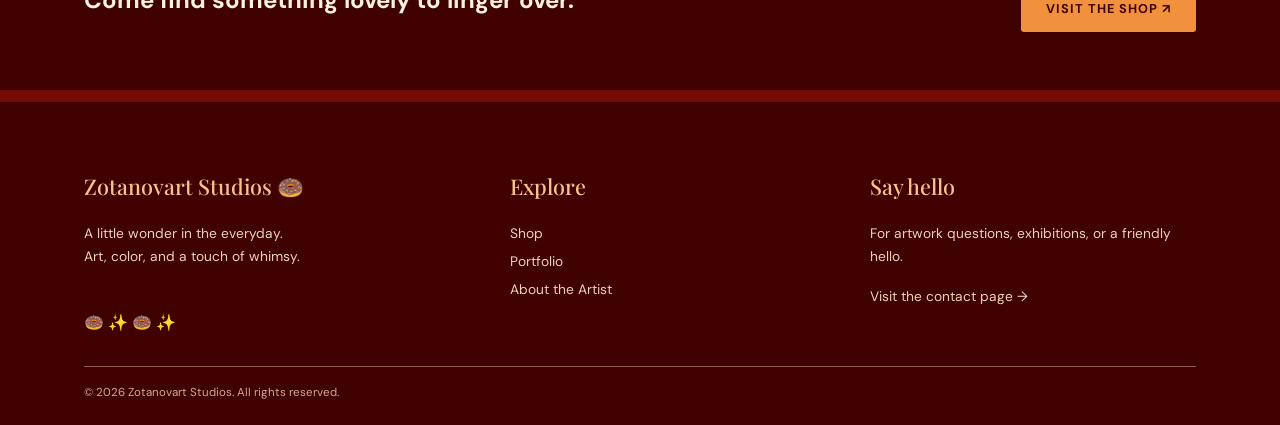
==== commit 91906fe9: "Polish site footer and copyright" ====
--- a/index.html
+++ b/index.html
@@ -1 +1 @@
-<!doctype html><html lang="en"><head><meta charset="utf-8"><meta name="viewport" content="width=device-width,initial-scale=1"><meta name="description" content="Zotanovart Studios — whimsical art inspired by color, nostalgia, and the everyday."><title>Home | Zotanovart Studios</title><link rel="preconnect" href="https://fonts.googleapis.com"><link rel="preconnect" href="https://fonts.gstatic.com" crossorigin><link rel="stylesheet" href="styles.css"></head><body><div class="announcement">A little nostalgia, a little whimsy, and a world of wonder</div><header class="site-header"><div class="nav-wrap"><a class="brand" href="index.html" aria-label="Zotanovart Studios home"><img class="brand-logo" src="assets/zotanovart-logo.svg" alt="Zotanovart Studios"></a><nav><a class="active" href="index.html">Home</a><a class="" href="about.html">About the Artist</a><a class="" href="shop.html">Shop</a><a class="" href="portfolio.html">Portfolio</a><a class="" href="events.html">Upcoming Events</a><a class="" href="contact.html">Contact</a></nav></div></header><main><section class="hero"><div class="container hero-grid"><div><div class="eyebrow">Original Art&nbsp; ☆ &nbsp;Prints&nbsp; ☆ &nbsp;Passion</div><h1 class="display">A little <em>wonder</em> in the everyday.</h1><p class="intro">Whimsical paintings inspired by childhood color, nostalgic treats, and the magic tucked into ordinary moments.</p><a class="button" href="portfolio.html">Explore the portfolio ↗</a> <a class="button alt" href="about.html">Meet the artist</a><div class="ornament">🍩　✨　🍩　✨</div></div><div class="photo"><span>Featured artwork photo placeholder</span></div></div></section><section class="section paper"><div class="container"><div class="eyebrow">A peek inside the studio</div><h2>Familiar things, seen through a little <em>more magic.</em></h2><div class="cards"><article class="card"><div class="photo rose"><span>Artwork photo</span></div><h3>Sweet little moments</h3><p>Food, desserts, and everyday delights.</p></article><article class="card"><div class="photo lemon"><span>Artwork photo</span></div><h3>Colorful daydreams</h3><p>Bright palettes, soft blending, and whimsy.</p></article><article class="card"><div class="photo blue"><span>Studio photo</span></div><h3>From the studio</h3><p>A glimpse at works in progress and new ideas.</p></article></div></div></section><section class="band"><div class="container"><h2>Come find something lovely to linger over.</h2><a class="button" href="shop.html">Visit the shop ↗</a></div></section></main><footer class="footer"><div class="container"><div class="footer-grid"><div><h3>Zotanovart Studios 🍩</h3><p>A little wonder in the everyday.<br>Art, color, and a touch of whimsy.</p></div><div><h3>Explore</h3><div class="footer-links"><a href="shop.html">Shop</a><a href="portfolio.html">Portfolio</a><a href="about.html">About the Artist</a></div></div><div><h3>Say hello</h3><p>For artwork questions, exhibitions, or a friendly hello.</p><a href="contact.html">Visit the contact page →</a></div></div><div class="copyright">© 2026 Zotanovart Studios · Website starter — artwork, shop checkout, and contact form still need to be connected.</div></div></footer></body></html>+<!doctype html><html lang="en"><head><meta charset="utf-8"><meta name="viewport" content="width=device-width,initial-scale=1"><meta name="description" content="Zotanovart Studios — whimsical art inspired by color, nostalgia, and the everyday."><title>Home | Zotanovart Studios</title><link rel="preconnect" href="https://fonts.googleapis.com"><link rel="preconnect" href="https://fonts.gstatic.com" crossorigin><link rel="stylesheet" href="styles.css"></head><body><div class="announcement">A little nostalgia, a little whimsy, and a world of wonder</div><header class="site-header"><div class="nav-wrap"><a class="brand" href="index.html" aria-label="Zotanovart Studios home"><img class="brand-logo" src="assets/zotanovart-logo.svg" alt="Zotanovart Studios"></a><nav><a class="active" href="index.html">Home</a><a class="" href="about.html">About the Artist</a><a class="" href="shop.html">Shop</a><a class="" href="portfolio.html">Portfolio</a><a class="" href="events.html">Upcoming Events</a><a class="" href="contact.html">Contact</a></nav></div></header><main><section class="hero"><div class="container hero-grid"><div><div class="eyebrow">Original Art&nbsp; ☆ &nbsp;Prints&nbsp; ☆ &nbsp;Passion</div><h1 class="display">A little <em>wonder</em> in the everyday.</h1><p class="intro">Whimsical paintings inspired by childhood color, nostalgic treats, and the magic tucked into ordinary moments.</p><a class="button" href="portfolio.html">Explore the portfolio ↗</a> <a class="button alt" href="about.html">Meet the artist</a><div class="ornament">🍩　✨　🍩　✨</div></div><div class="photo"><span>Featured artwork photo placeholder</span></div></div></section><section class="section paper"><div class="container"><div class="eyebrow">A peek inside the studio</div><h2>Familiar things, seen through a little <em>more magic.</em></h2><div class="cards"><article class="card"><div class="photo rose"><span>Artwork photo</span></div><h3>Sweet little moments</h3><p>Food, desserts, and everyday delights.</p></article><article class="card"><div class="photo lemon"><span>Artwork photo</span></div><h3>Colorful daydreams</h3><p>Bright palettes, soft blending, and whimsy.</p></article><article class="card"><div class="photo blue"><span>Studio photo</span></div><h3>From the studio</h3><p>A glimpse at works in progress and new ideas.</p></article></div></div></section><section class="band"><div class="container"><h2>Come find something lovely to linger over.</h2><a class="button" href="shop.html">Visit the shop ↗</a></div></section></main><footer class="footer"><div class="container"><div class="footer-grid"><div><h3>Zotanovart Studios 🍩</h3><p>A little wonder in the everyday.<br>Art, color, and a touch of whimsy.</p></div><div><h3>Explore</h3><div class="footer-links"><a href="shop.html">Shop</a><a href="portfolio.html">Portfolio</a><a href="about.html">About the Artist</a></div></div><div><h3>Say hello</h3><p>For artwork questions, exhibitions, or a friendly hello.</p><a href="contact.html">Visit the contact page →</a></div></div><div class="footer-flourish" aria-hidden="true">🍩 ✨ 🍩 ✨</div><div class="copyright">© 2026 Zotanovart Studios. All rights reserved.</div></div></footer></body></html>
--- a/styles.css
+++ b/styles.css
@@ -203,3 +203,24 @@
   .hero-grid,.two-col{gap:28px}
   .hero:after{display:none}
 }
+
+/* Portfolio gallery */
+.artwork-grid{display:grid;grid-template-columns:repeat(3,minmax(0,1fr));gap:30px}
+.artwork-card{min-width:0}
+.artwork-open{display:flex;width:100%;flex-direction:column;align-items:flex-start;padding:0;border:0;background:transparent;color:inherit;text-align:left;cursor:pointer;font:inherit}
+.artwork-image{display:grid;place-items:center;width:100%;aspect-ratio:1/1;padding:12px;overflow:hidden;background:var(--paper);border:1px solid var(--line);border-radius:18px;box-shadow:0 12px 30px var(--shadow);transition:transform .2s ease,box-shadow .2s ease}
+.artwork-open:hover .artwork-image{transform:translateY(-3px);box-shadow:0 17px 36px var(--shadow)}
+.artwork-image img{display:block;width:100%;height:100%;min-width:0;min-height:0;object-fit:contain;object-position:center;border-radius:10px}
+.artwork-title{margin:13px 0 1px;color:var(--paprika);font:500 1.45rem/1.25 'Playfair Display',serif}
+.artwork-meta{margin:0;color:var(--muted);font-size:.88rem}
+.artwork-dialog{width:min(900px,calc(100% - 32px));max-width:900px;max-height:90vh;padding:0;border:1px solid var(--line);border-radius:16px;background:var(--paper);color:var(--ink);box-shadow:0 25px 80px rgba(64,1,1,.3)}
+.artwork-dialog::backdrop{background:rgba(35,12,9,.72);backdrop-filter:blur(3px)}
+.artwork-dialog-inner{position:relative;display:grid;grid-template-columns:minmax(0,1.2fr) minmax(220px,.8fr);gap:28px;align-items:center;padding:28px}
+.artwork-dialog-image{display:grid;place-items:center;min-height:250px;height:min(68vh,650px);background:var(--cream);border-radius:12px;padding:12px;overflow:hidden}
+.artwork-dialog-image img{display:block;width:100%;height:100%;min-width:0;min-height:0;object-fit:contain;object-position:center;border-radius:6px}
+.artwork-dialog-copy h2{margin:8px 0;color:var(--wine);font:500 clamp(2rem,4vw,3rem)/1.1 'Playfair Display',serif}
+.artwork-dialog-inner>form{position:absolute;inset:0;z-index:2;pointer-events:none}
+.artwork-dialog-inner>form .artwork-close{pointer-events:auto}
+.artwork-close{position:absolute;right:12px;top:10px;z-index:1;width:38px;height:38px;border:1px solid var(--line);border-radius:50%;background:var(--paper);color:var(--wine);font-size:1.5rem;cursor:pointer}
+@media(max-width:850px){.artwork-grid{grid-template-columns:repeat(2,minmax(0,1fr))}.artwork-dialog-inner{grid-template-columns:1fr}.artwork-dialog-image img{max-height:52vh}}
+@media(max-width:560px){.artwork-grid{gap:16px}.artwork-image{padding:8px;border-radius:14px}.artwork-title{font-size:1.2rem}.artwork-meta{font-size:.78rem}.artwork-dialog-inner{padding:18px}.artwork-dialog-copy{padding-top:4px}}
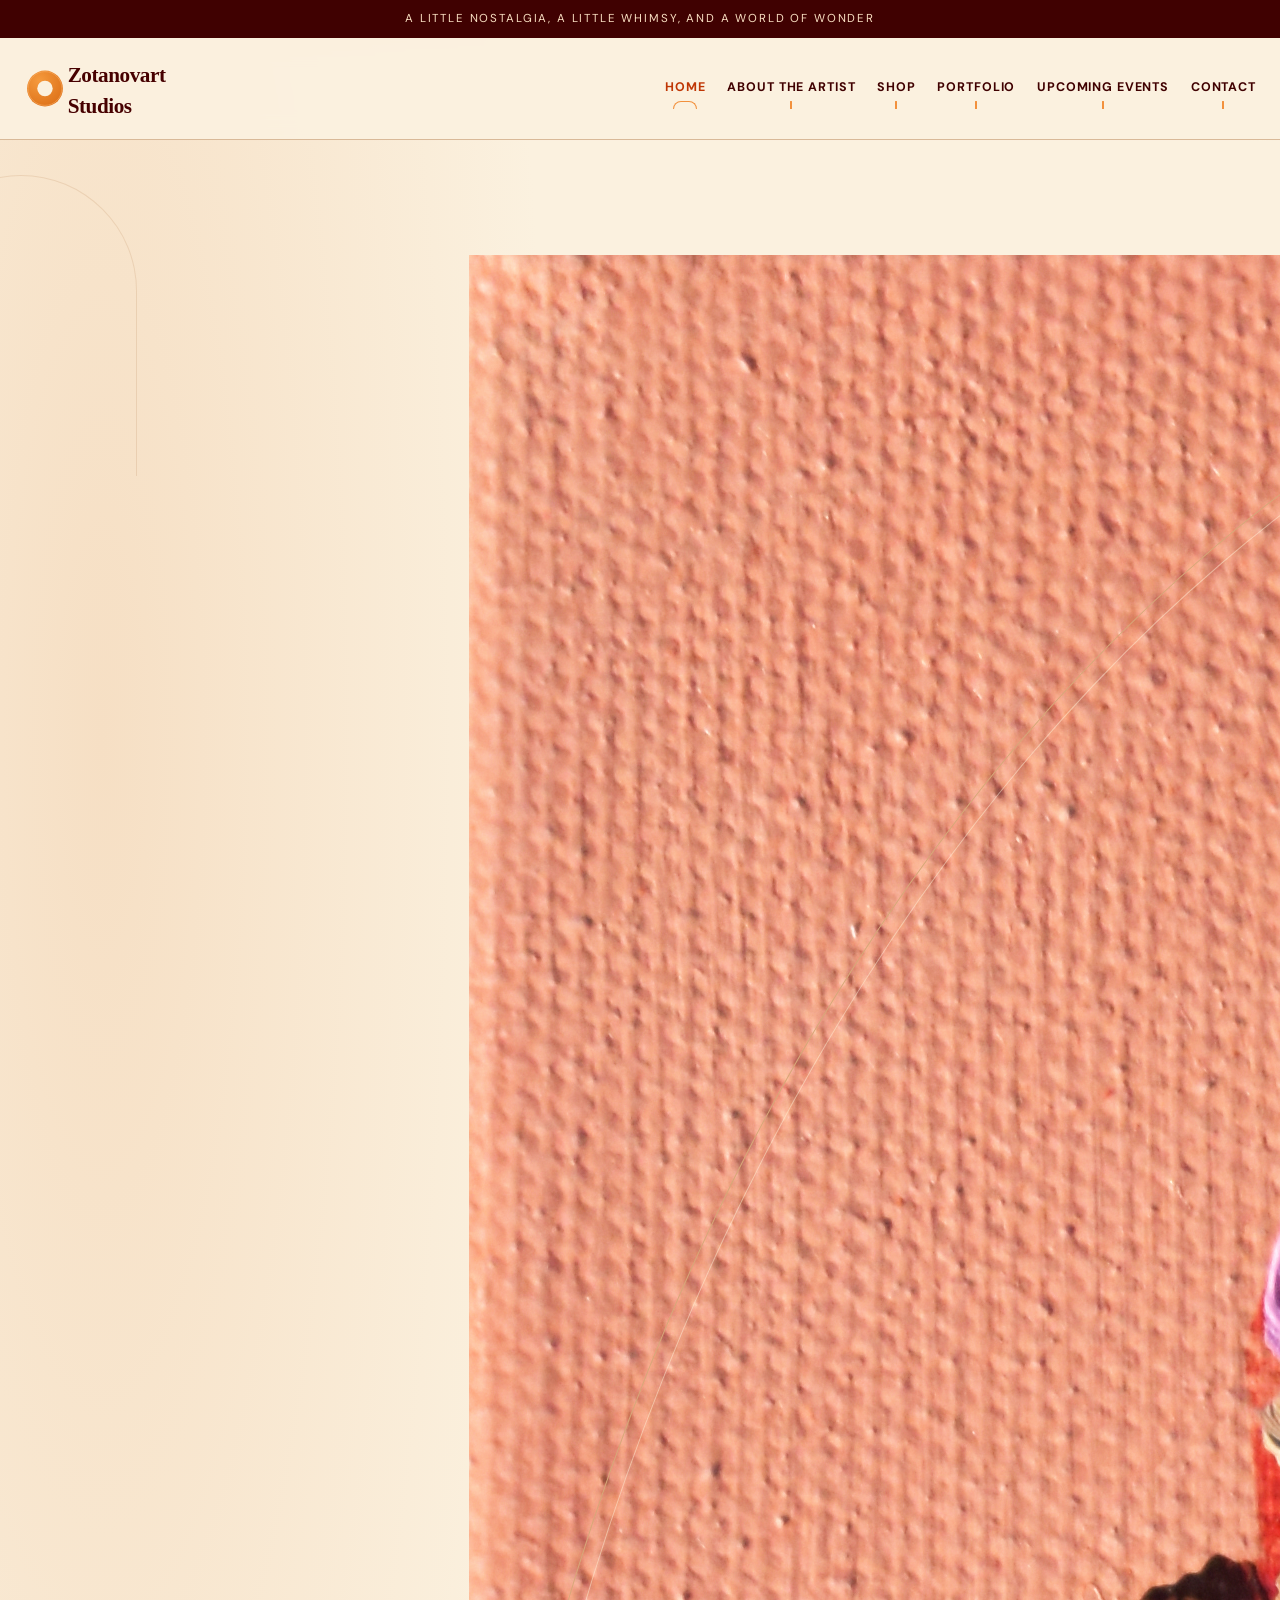
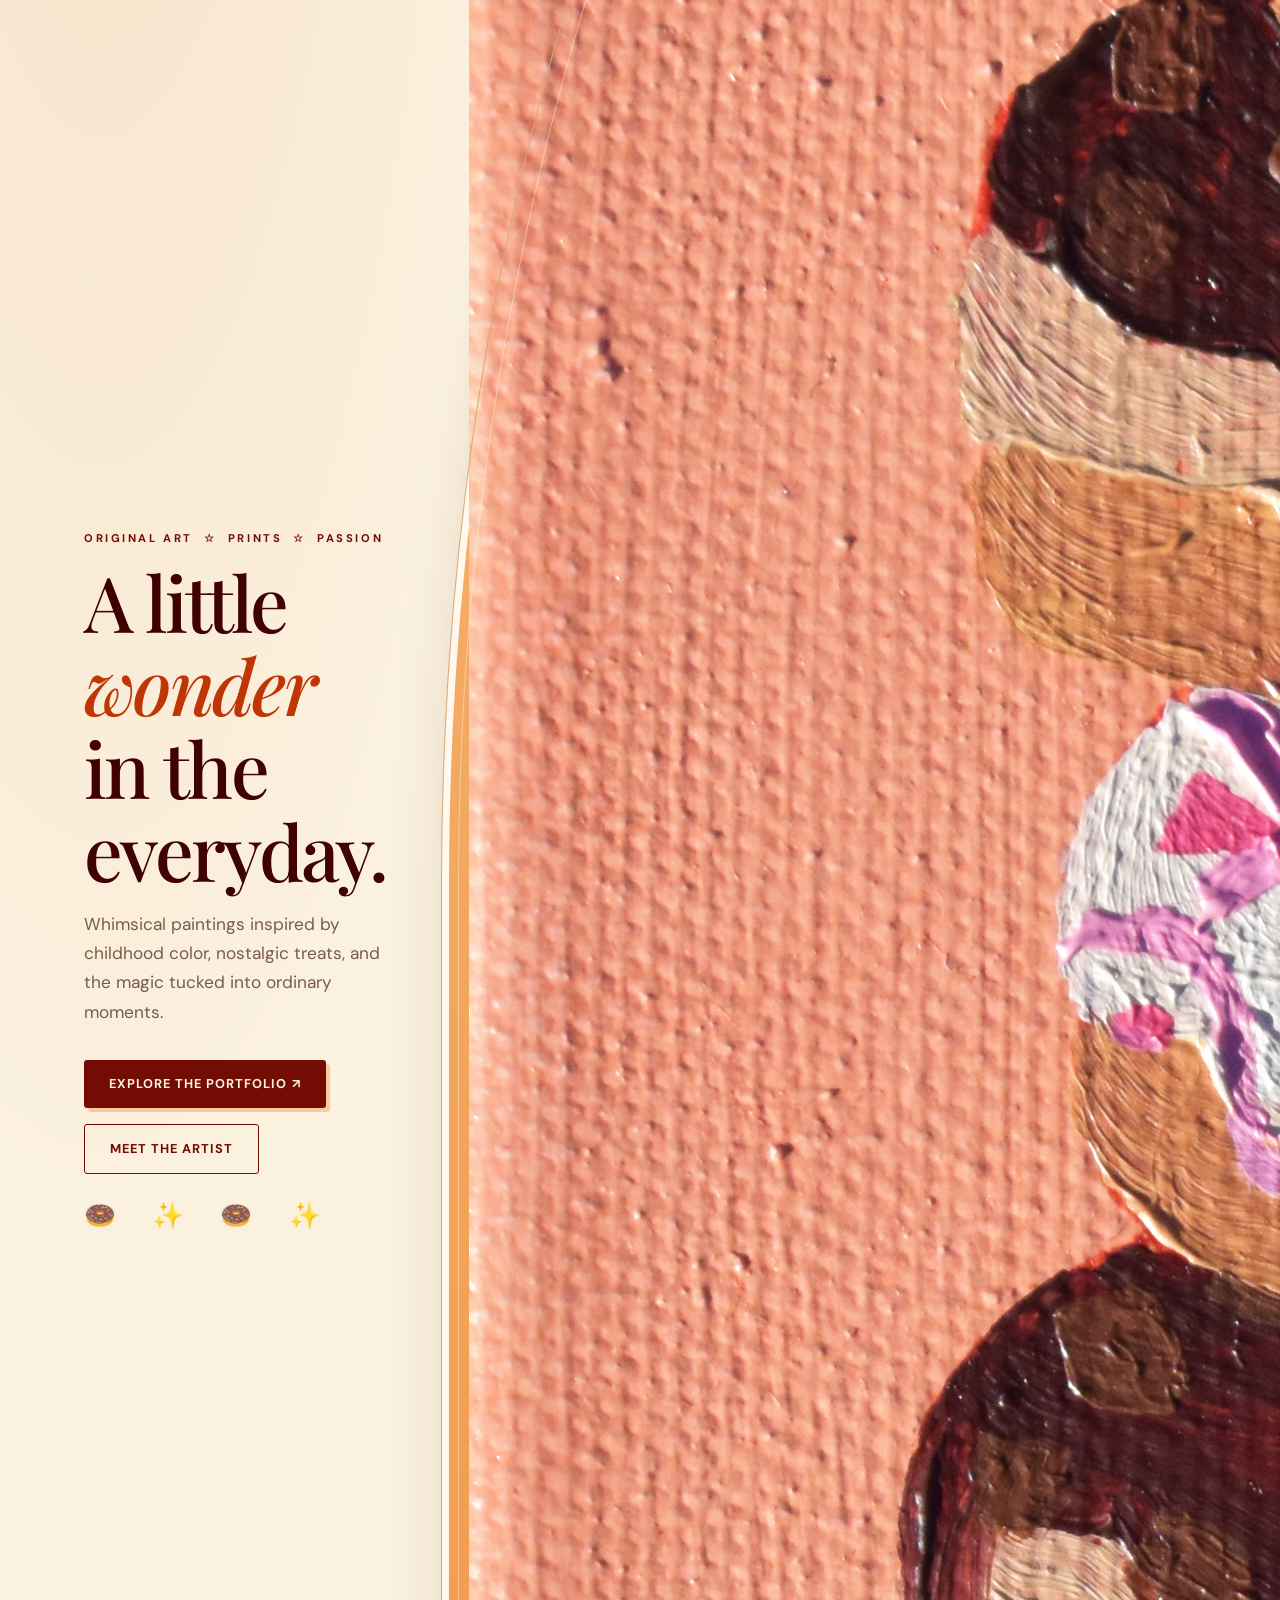
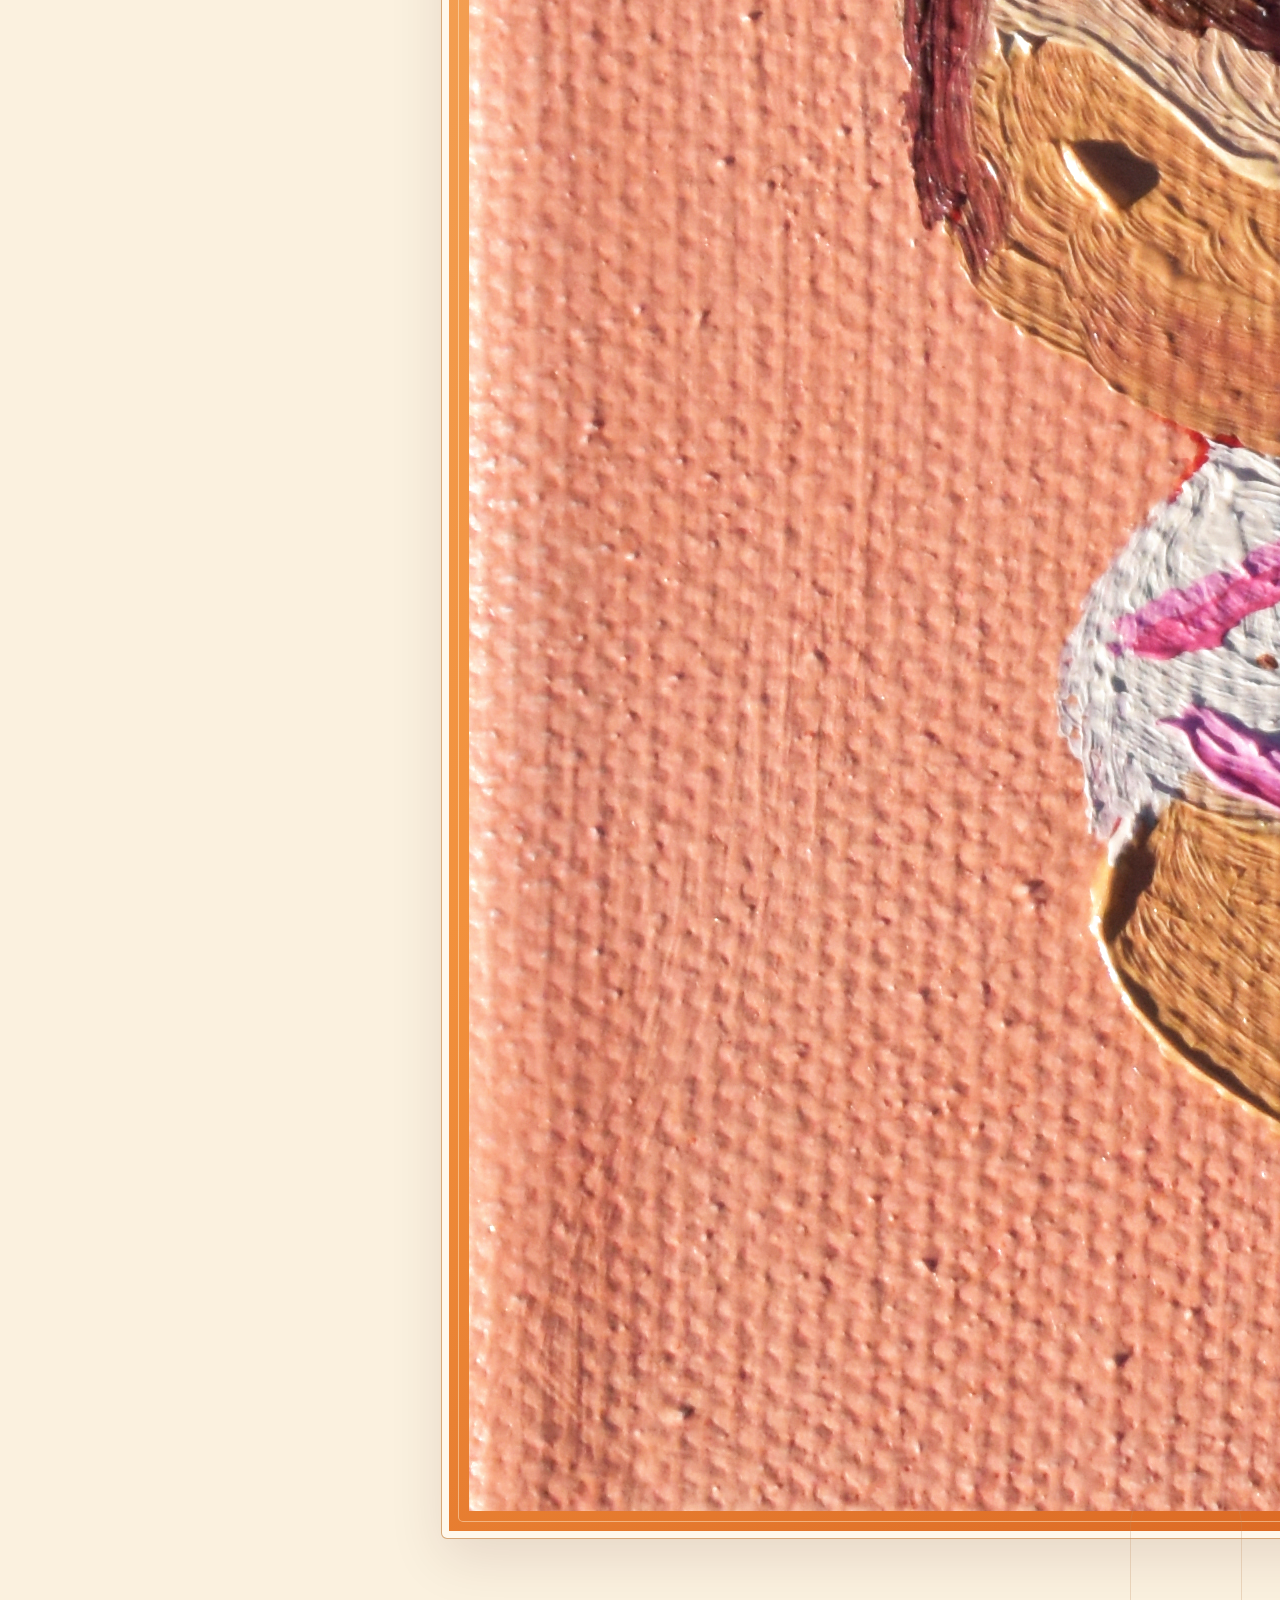
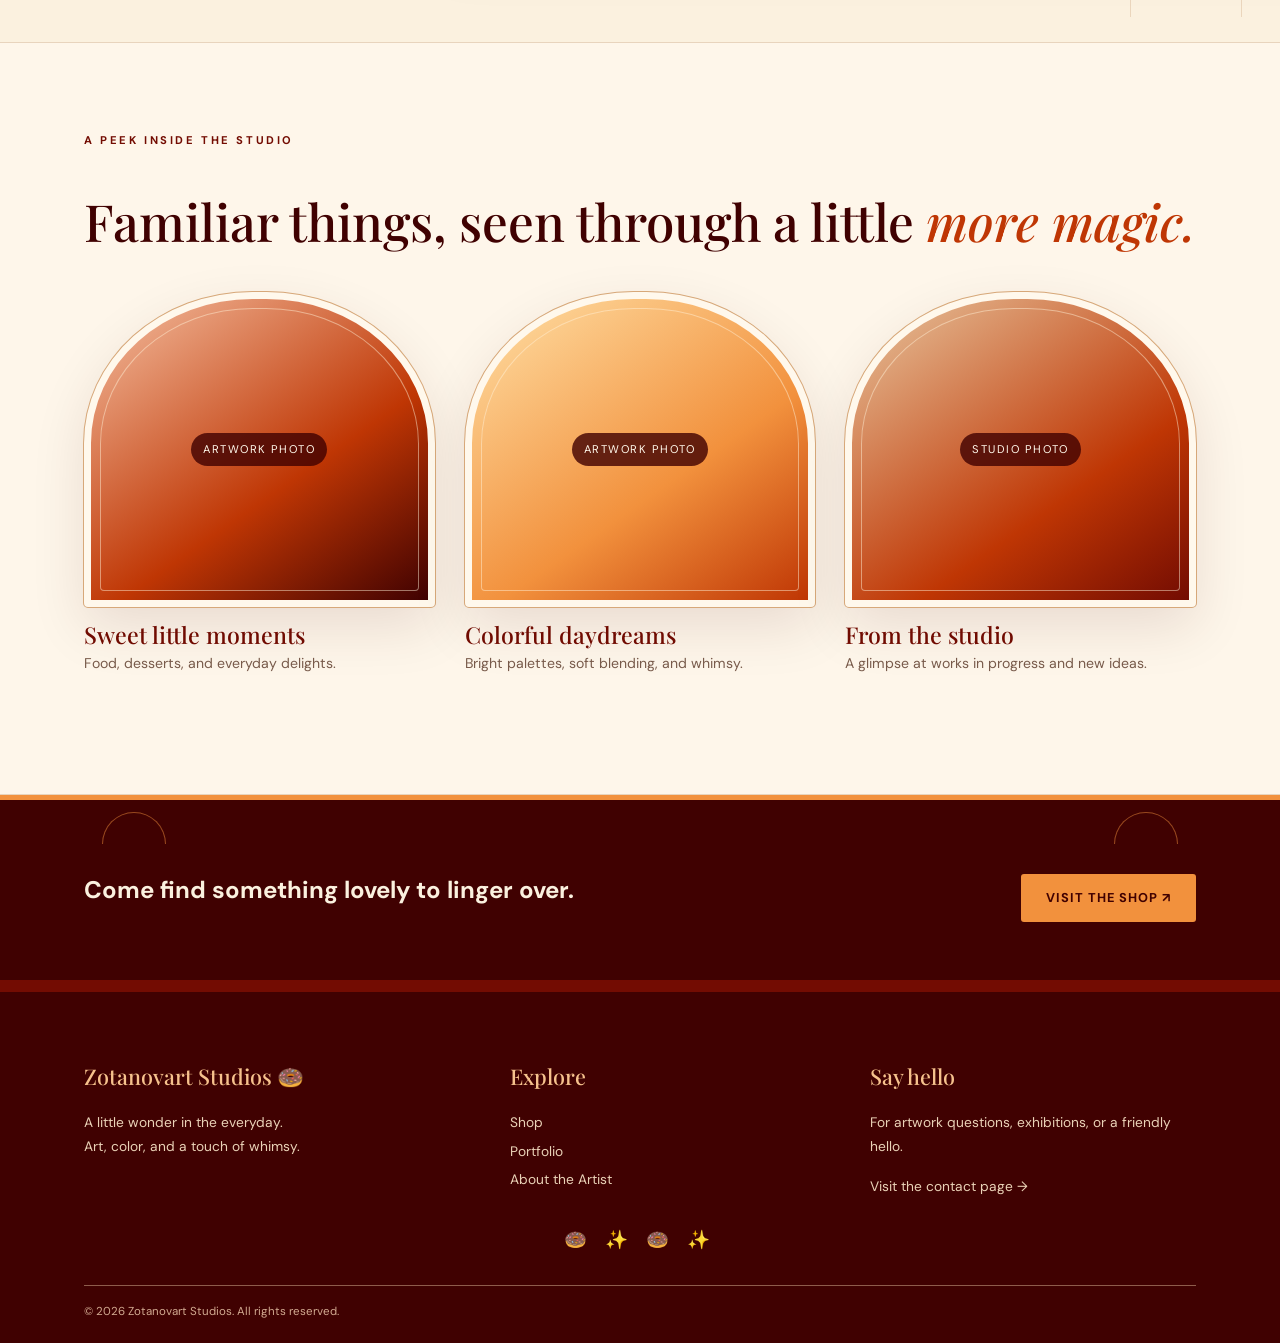
==== commit cfec5d41: "Feature Sunday Morning on homepage" ====
--- a/index.html
+++ b/index.html
@@ -1 +1 @@
-<!doctype html><html lang="en"><head><meta charset="utf-8"><meta name="viewport" content="width=device-width,initial-scale=1"><meta name="description" content="Zotanovart Studios — whimsical art inspired by color, nostalgia, and the everyday."><title>Home | Zotanovart Studios</title><link rel="preconnect" href="https://fonts.googleapis.com"><link rel="preconnect" href="https://fonts.gstatic.com" crossorigin><link rel="stylesheet" href="styles.css"></head><body><div class="announcement">A little nostalgia, a little whimsy, and a world of wonder</div><header class="site-header"><div class="nav-wrap"><a class="brand" href="index.html" aria-label="Zotanovart Studios home"><img class="brand-logo" src="assets/zotanovart-logo.svg" alt="Zotanovart Studios"></a><nav><a class="active" href="index.html">Home</a><a class="" href="about.html">About the Artist</a><a class="" href="shop.html">Shop</a><a class="" href="portfolio.html">Portfolio</a><a class="" href="events.html">Upcoming Events</a><a class="" href="contact.html">Contact</a></nav></div></header><main><section class="hero"><div class="container hero-grid"><div><div class="eyebrow">Original Art&nbsp; ☆ &nbsp;Prints&nbsp; ☆ &nbsp;Passion</div><h1 class="display">A little <em>wonder</em> in the everyday.</h1><p class="intro">Whimsical paintings inspired by childhood color, nostalgic treats, and the magic tucked into ordinary moments.</p><a class="button" href="portfolio.html">Explore the portfolio ↗</a> <a class="button alt" href="about.html">Meet the artist</a><div class="ornament">🍩　✨　🍩　✨</div></div><div class="photo"><span>Featured artwork photo placeholder</span></div></div></section><section class="section paper"><div class="container"><div class="eyebrow">A peek inside the studio</div><h2>Familiar things, seen through a little <em>more magic.</em></h2><div class="cards"><article class="card"><div class="photo rose"><span>Artwork photo</span></div><h3>Sweet little moments</h3><p>Food, desserts, and everyday delights.</p></article><article class="card"><div class="photo lemon"><span>Artwork photo</span></div><h3>Colorful daydreams</h3><p>Bright palettes, soft blending, and whimsy.</p></article><article class="card"><div class="photo blue"><span>Studio photo</span></div><h3>From the studio</h3><p>A glimpse at works in progress and new ideas.</p></article></div></div></section><section class="band"><div class="container"><h2>Come find something lovely to linger over.</h2><a class="button" href="shop.html">Visit the shop ↗</a></div></section></main><footer class="footer"><div class="container"><div class="footer-grid"><div><h3>Zotanovart Studios 🍩</h3><p>A little wonder in the everyday.<br>Art, color, and a touch of whimsy.</p></div><div><h3>Explore</h3><div class="footer-links"><a href="shop.html">Shop</a><a href="portfolio.html">Portfolio</a><a href="about.html">About the Artist</a></div></div><div><h3>Say hello</h3><p>For artwork questions, exhibitions, or a friendly hello.</p><a href="contact.html">Visit the contact page →</a></div></div><div class="footer-flourish" aria-hidden="true">🍩 ✨ 🍩 ✨</div><div class="copyright">© 2026 Zotanovart Studios. All rights reserved.</div></div></footer></body></html>+<!doctype html><html lang="en"><head><meta charset="utf-8"><meta name="viewport" content="width=device-width,initial-scale=1"><meta name="description" content="Zotanovart Studios — whimsical art inspired by color, nostalgia, and the everyday."><title>Home | Zotanovart Studios</title><link rel="preconnect" href="https://fonts.googleapis.com"><link rel="preconnect" href="https://fonts.gstatic.com" crossorigin><link rel="stylesheet" href="styles.css"></head><body><div class="announcement">A little nostalgia, a little whimsy, and a world of wonder</div><header class="site-header"><div class="nav-wrap"><a class="brand" href="index.html" aria-label="Zotanovart Studios home"><img class="brand-logo" src="assets/zotanovart-logo.svg" alt="Zotanovart Studios"></a><nav><a class="active" href="index.html">Home</a><a class="" href="about.html">About the Artist</a><a class="" href="shop.html">Shop</a><a class="" href="portfolio.html">Portfolio</a><a class="" href="events.html">Upcoming Events</a><a class="" href="contact.html">Contact</a></nav></div></header><main><section class="hero"><div class="container hero-grid"><div><div class="eyebrow">Original Art&nbsp; ☆ &nbsp;Prints&nbsp; ☆ &nbsp;Passion</div><h1 class="display">A little <em>wonder</em> in the everyday.</h1><p class="intro">Whimsical paintings inspired by childhood color, nostalgic treats, and the magic tucked into ordinary moments.</p><a class="button" href="portfolio.html">Explore the portfolio ↗</a> <a class="button alt" href="about.html">Meet the artist</a><div class="ornament">🍩　✨　🍩　✨</div></div><div class="photo featured-artwork"><img src="assets/DSC_0418_neutral-2.png" alt="Sunday Morning, an original oil painting of a donut"></div></div></section><section class="section paper"><div class="container"><div class="eyebrow">A peek inside the studio</div><h2>Familiar things, seen through a little <em>more magic.</em></h2><div class="cards"><article class="card"><div class="photo rose"><span>Artwork photo</span></div><h3>Sweet little moments</h3><p>Food, desserts, and everyday delights.</p></article><article class="card"><div class="photo lemon"><span>Artwork photo</span></div><h3>Colorful daydreams</h3><p>Bright palettes, soft blending, and whimsy.</p></article><article class="card"><div class="photo blue"><span>Studio photo</span></div><h3>From the studio</h3><p>A glimpse at works in progress and new ideas.</p></article></div></div></section><section class="band"><div class="container"><h2>Come find something lovely to linger over.</h2><a class="button" href="shop.html">Visit the shop ↗</a></div></section></main><footer class="footer"><div class="container"><div class="footer-grid"><div><h3>Zotanovart Studios 🍩</h3><p>A little wonder in the everyday.<br>Art, color, and a touch of whimsy.</p></div><div><h3>Explore</h3><div class="footer-links"><a href="shop.html">Shop</a><a href="portfolio.html">Portfolio</a><a href="about.html">About the Artist</a></div></div><div><h3>Say hello</h3><p>For artwork questions, exhibitions, or a friendly hello.</p><a href="contact.html">Visit the contact page →</a></div></div><div class="footer-flourish" aria-hidden="true">🍩 ✨ 🍩 ✨</div><div class="copyright">© 2026 Zotanovart Studios. All rights reserved.</div></div></footer></body></html>
--- a/styles.css
+++ b/styles.css
@@ -157,6 +157,7 @@
 .footer p,.footer a{color:#ead2b7;font-size:.86rem}
 .footer-links{display:grid;gap:5px}
 .copyright{border-top:1px solid #8e5d4c;margin-top:30px;padding-top:16px;color:#d1a990;font-size:.72rem}
+.footer-flourish{text-align:center;color:#f6c28d;font-size:1.15rem;letter-spacing:.35em;margin-top:28px;line-height:1.5}
 .contact-grid{display:grid;grid-template-columns:.8fr 1.2fr;gap:40px}
 .contact-box{
   background:var(--paprika);color:var(--cream);padding:32px;
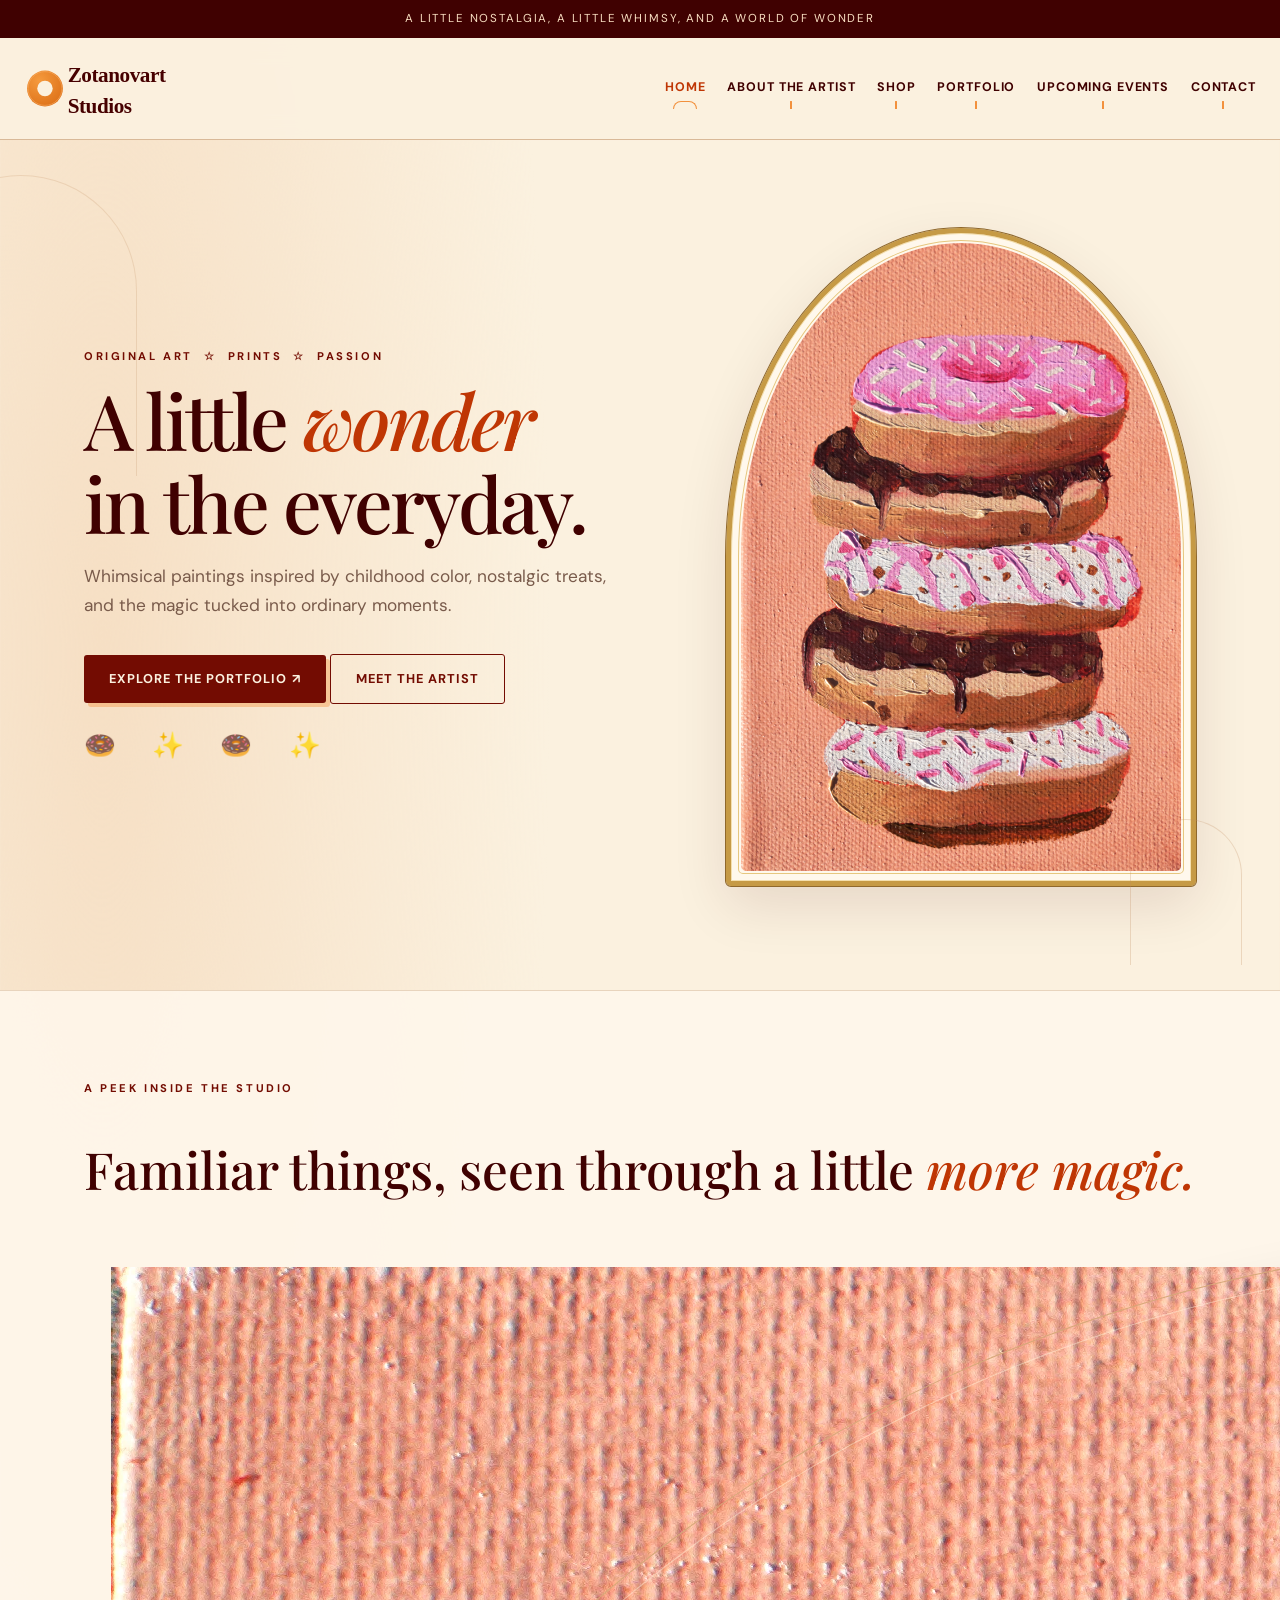
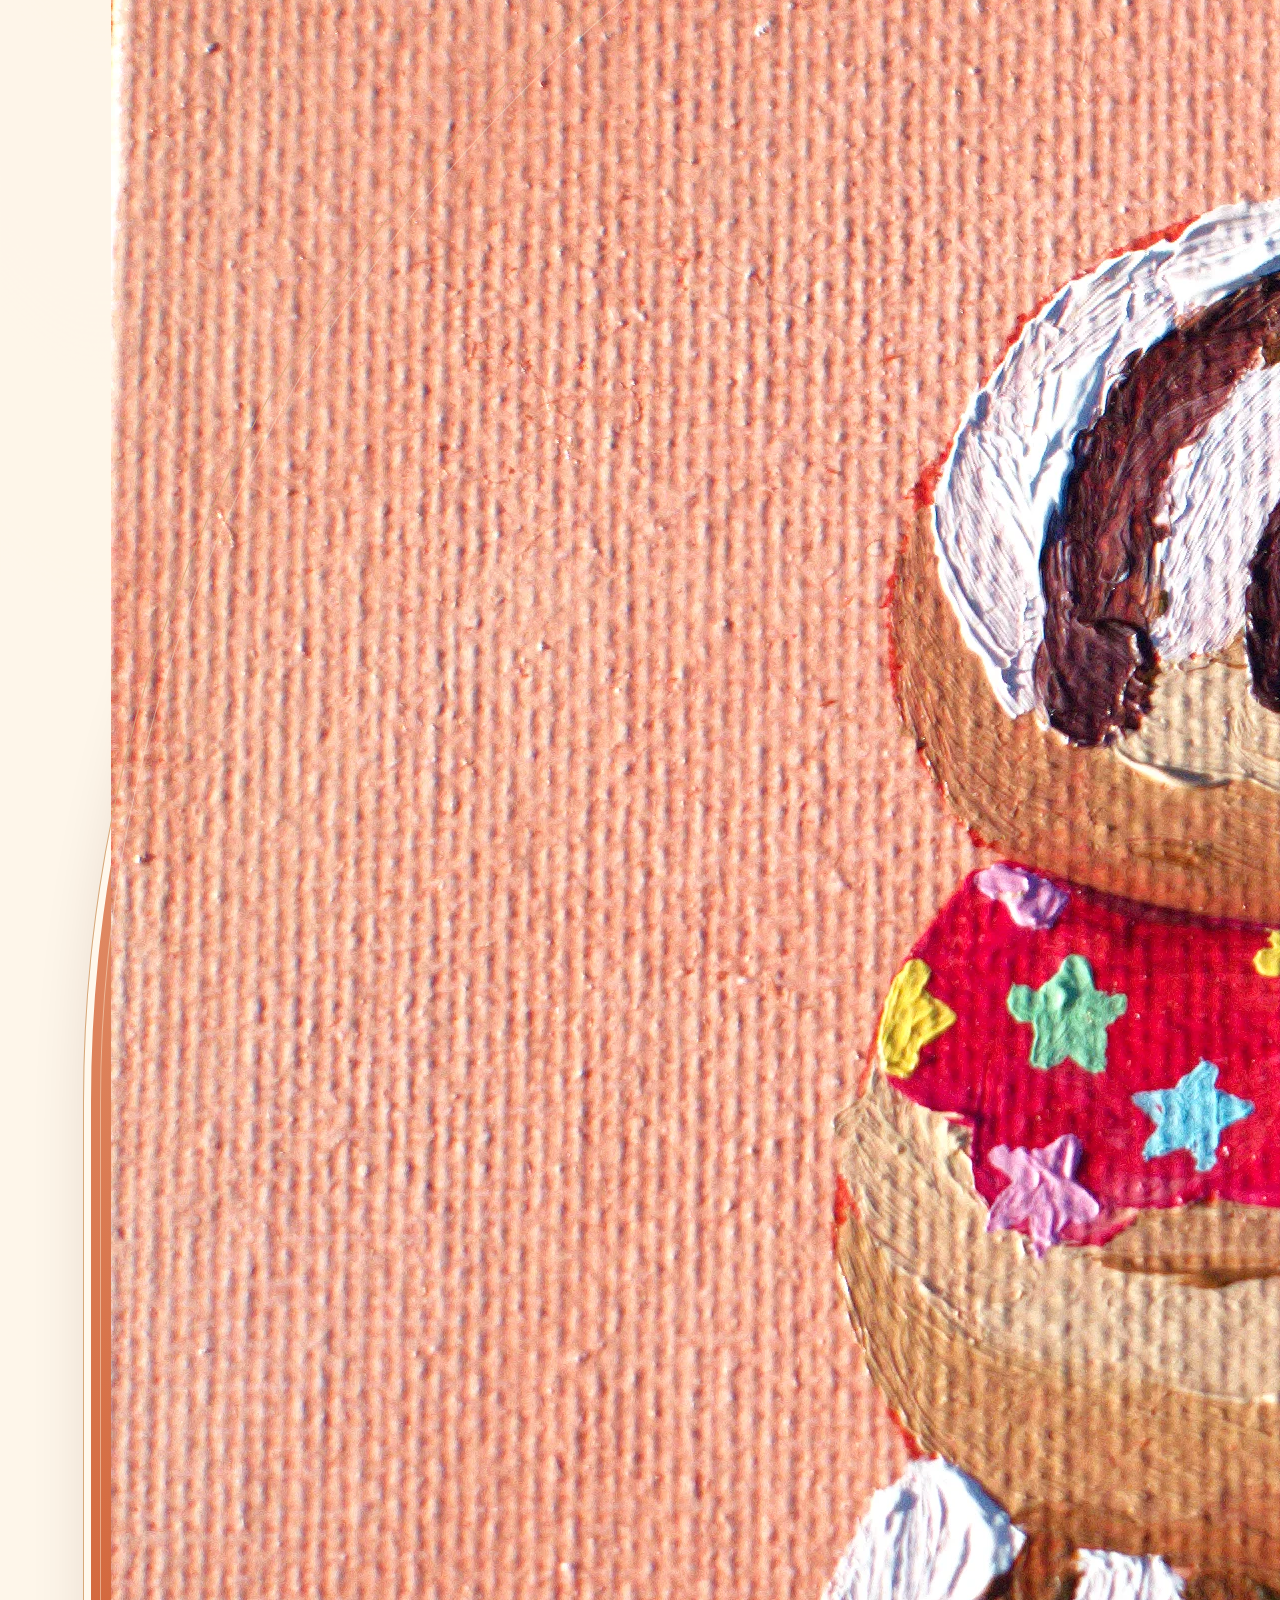
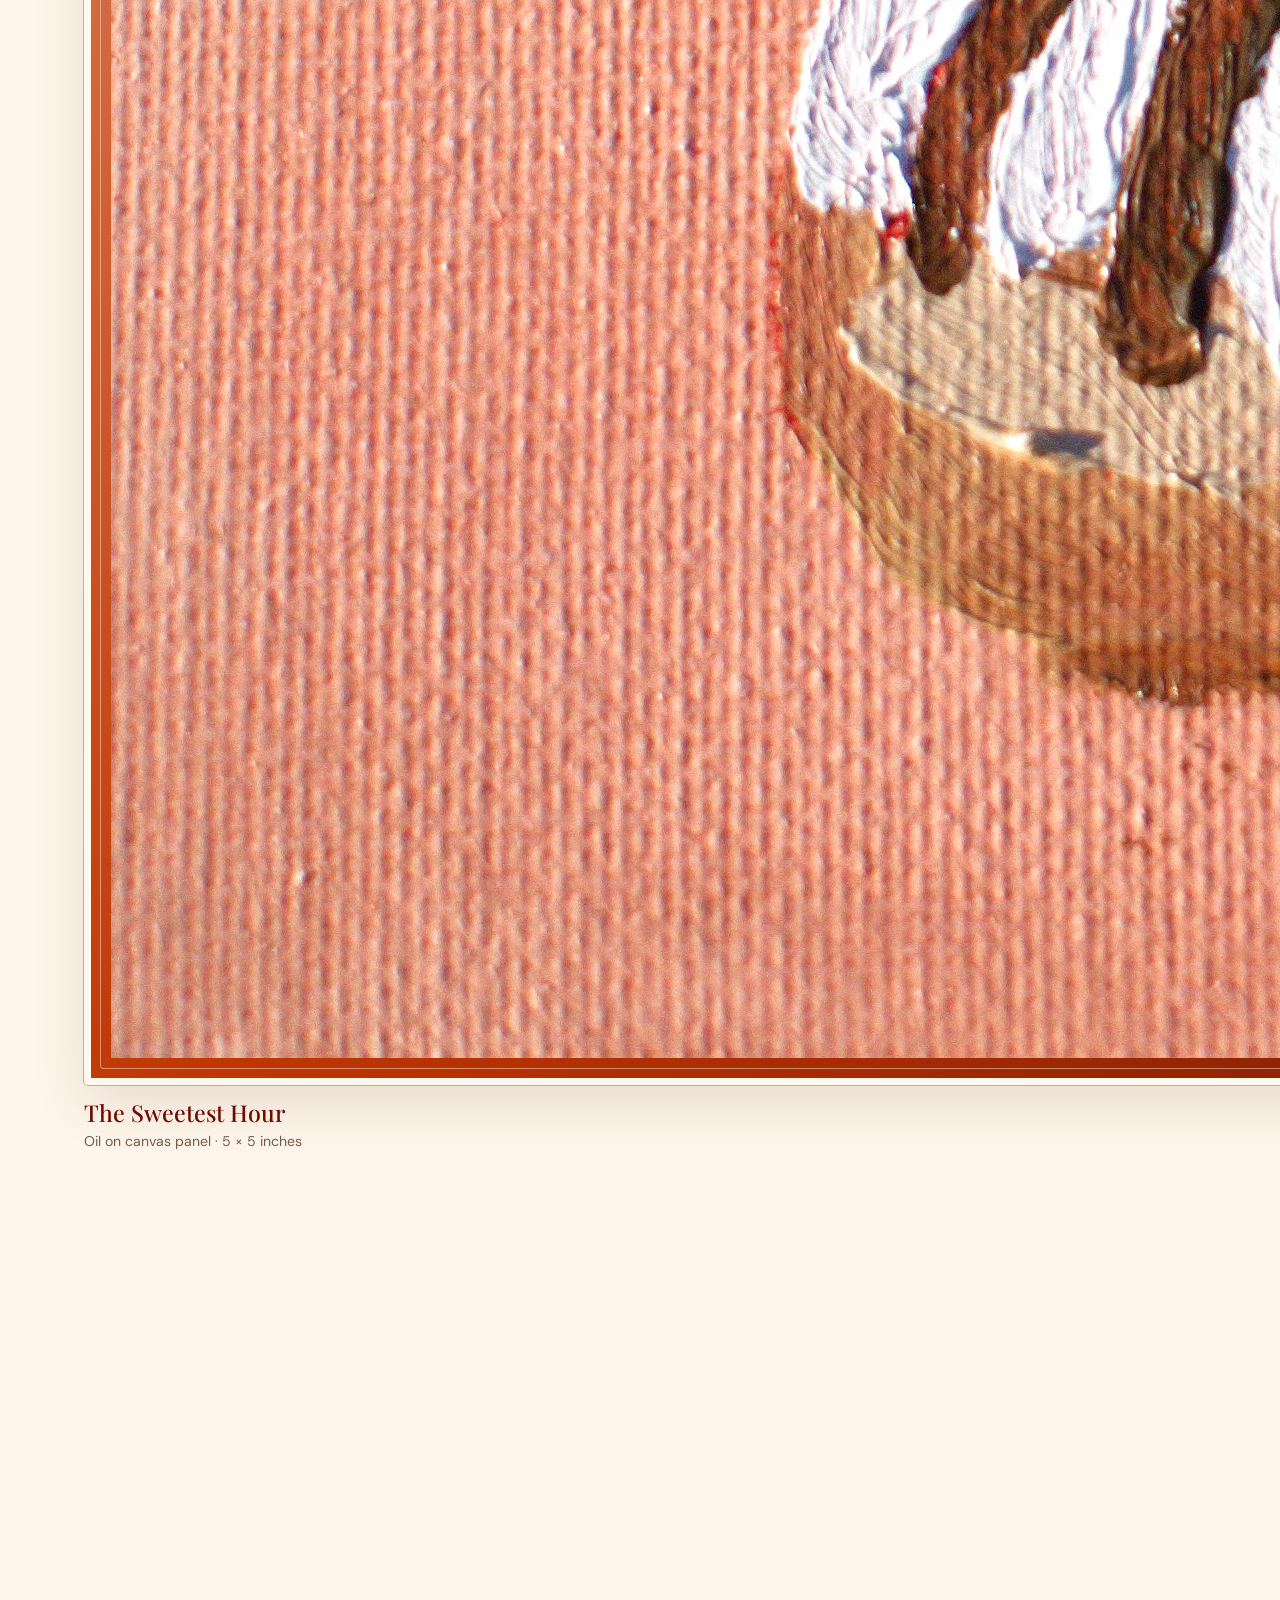
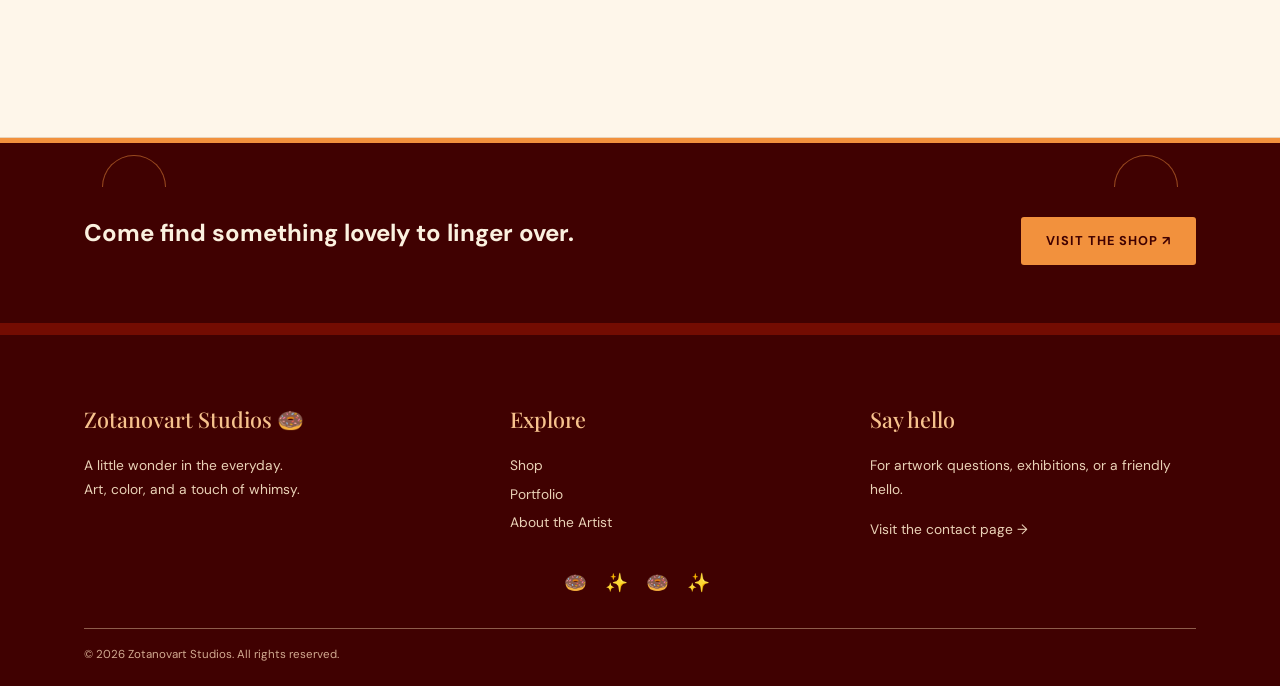
==== commit b0cd7826: "Feature three donut paintings on homepage" ====
--- a/index.html
+++ b/index.html
@@ -1 +1 @@
-<!doctype html><html lang="en"><head><meta charset="utf-8"><meta name="viewport" content="width=device-width,initial-scale=1"><meta name="description" content="Zotanovart Studios — whimsical art inspired by color, nostalgia, and the everyday."><title>Home | Zotanovart Studios</title><link rel="preconnect" href="https://fonts.googleapis.com"><link rel="preconnect" href="https://fonts.gstatic.com" crossorigin><link rel="stylesheet" href="styles.css"></head><body><div class="announcement">A little nostalgia, a little whimsy, and a world of wonder</div><header class="site-header"><div class="nav-wrap"><a class="brand" href="index.html" aria-label="Zotanovart Studios home"><img class="brand-logo" src="assets/zotanovart-logo.svg" alt="Zotanovart Studios"></a><nav><a class="active" href="index.html">Home</a><a class="" href="about.html">About the Artist</a><a class="" href="shop.html">Shop</a><a class="" href="portfolio.html">Portfolio</a><a class="" href="events.html">Upcoming Events</a><a class="" href="contact.html">Contact</a></nav></div></header><main><section class="hero"><div class="container hero-grid"><div><div class="eyebrow">Original Art&nbsp; ☆ &nbsp;Prints&nbsp; ☆ &nbsp;Passion</div><h1 class="display">A little <em>wonder</em> in the everyday.</h1><p class="intro">Whimsical paintings inspired by childhood color, nostalgic treats, and the magic tucked into ordinary moments.</p><a class="button" href="portfolio.html">Explore the portfolio ↗</a> <a class="button alt" href="about.html">Meet the artist</a><div class="ornament">🍩　✨　🍩　✨</div></div><div class="photo featured-artwork"><img src="assets/DSC_0418_neutral-2.png" alt="Sunday Morning, an original oil painting of a donut"></div></div></section><section class="section paper"><div class="container"><div class="eyebrow">A peek inside the studio</div><h2>Familiar things, seen through a little <em>more magic.</em></h2><div class="cards"><article class="card"><div class="photo rose"><span>Artwork photo</span></div><h3>Sweet little moments</h3><p>Food, desserts, and everyday delights.</p></article><article class="card"><div class="photo lemon"><span>Artwork photo</span></div><h3>Colorful daydreams</h3><p>Bright palettes, soft blending, and whimsy.</p></article><article class="card"><div class="photo blue"><span>Studio photo</span></div><h3>From the studio</h3><p>A glimpse at works in progress and new ideas.</p></article></div></div></section><section class="band"><div class="container"><h2>Come find something lovely to linger over.</h2><a class="button" href="shop.html">Visit the shop ↗</a></div></section></main><footer class="footer"><div class="container"><div class="footer-grid"><div><h3>Zotanovart Studios 🍩</h3><p>A little wonder in the everyday.<br>Art, color, and a touch of whimsy.</p></div><div><h3>Explore</h3><div class="footer-links"><a href="shop.html">Shop</a><a href="portfolio.html">Portfolio</a><a href="about.html">About the Artist</a></div></div><div><h3>Say hello</h3><p>For artwork questions, exhibitions, or a friendly hello.</p><a href="contact.html">Visit the contact page →</a></div></div><div class="footer-flourish" aria-hidden="true">🍩 ✨ 🍩 ✨</div><div class="copyright">© 2026 Zotanovart Studios. All rights reserved.</div></div></footer></body></html>+<!doctype html><html lang="en"><head><meta charset="utf-8"><meta name="viewport" content="width=device-width,initial-scale=1"><meta name="description" content="Zotanovart Studios — whimsical art inspired by color, nostalgia, and the everyday."><title>Home | Zotanovart Studios</title><link rel="preconnect" href="https://fonts.googleapis.com"><link rel="preconnect" href="https://fonts.gstatic.com" crossorigin><link rel="stylesheet" href="styles.css"></head><body><div class="announcement">A little nostalgia, a little whimsy, and a world of wonder</div><header class="site-header"><div class="nav-wrap"><a class="brand" href="index.html" aria-label="Zotanovart Studios home"><img class="brand-logo" src="assets/zotanovart-logo.svg" alt="Zotanovart Studios"></a><nav><a class="active" href="index.html">Home</a><a class="" href="about.html">About the Artist</a><a class="" href="shop.html">Shop</a><a class="" href="portfolio.html">Portfolio</a><a class="" href="events.html">Upcoming Events</a><a class="" href="contact.html">Contact</a></nav></div></header><main><section class="hero"><div class="container hero-grid"><div><div class="eyebrow">Original Art&nbsp; ☆ &nbsp;Prints&nbsp; ☆ &nbsp;Passion</div><h1 class="display">A little <em>wonder</em> in the everyday.</h1><p class="intro">Whimsical paintings inspired by childhood color, nostalgic treats, and the magic tucked into ordinary moments.</p><a class="button" href="portfolio.html">Explore the portfolio ↗</a> <a class="button alt" href="about.html">Meet the artist</a><div class="ornament">🍩　✨　🍩　✨</div></div><div class="photo featured-artwork"><img src="assets/DSC_0418_neutral-2.png" alt="Sunday Morning, an original oil painting of a donut"></div></div></section><section class="section paper"><div class="container"><div class="eyebrow">A peek inside the studio</div><h2>Familiar things, seen through a little <em>more magic.</em></h2><div class="cards"><article class="card"><a class="home-artwork-link" href="portfolio.html#artwork-sweetest-hour"><div class="photo rose artwork-preview"><img src="assets/beep.webp" alt="The Sweetest Hour, an original oil painting of donuts"></div><h3>The Sweetest Hour</h3></a><p>Oil on canvas panel · 5 × 5 inches</p></article><article class="card"><a class="home-artwork-link" href="portfolio.html#artwork-donut-stack"><div class="photo lemon artwork-preview"><img src="assets/Donut%20study%20(print).webp" alt="Donut Stack, an original oil painting"></div><h3>Donut Stack</h3></a><p>Oil on canvas panel · 5 × 5 inches</p></article><article class="card"><a class="home-artwork-link" href="portfolio.html#artwork-sugar-stardust"><div class="photo blue artwork-preview"><img src="assets/DSC_0401_neutral_neutral-2.png" alt="Sugar &amp; Stardust, an original oil painting"></div><h3>Sugar &amp; Stardust</h3></a><p>Oil on canvas panel · 5 × 5 inches</p></article></div></div></section><section class="band"><div class="container"><h2>Come find something lovely to linger over.</h2><a class="button" href="shop.html">Visit the shop ↗</a></div></section></main><footer class="footer"><div class="container"><div class="footer-grid"><div><h3>Zotanovart Studios 🍩</h3><p>A little wonder in the everyday.<br>Art, color, and a touch of whimsy.</p></div><div><h3>Explore</h3><div class="footer-links"><a href="shop.html">Shop</a><a href="portfolio.html">Portfolio</a><a href="about.html">About the Artist</a></div></div><div><h3>Say hello</h3><p>For artwork questions, exhibitions, or a friendly hello.</p><a href="contact.html">Visit the contact page →</a></div></div><div class="footer-flourish" aria-hidden="true">🍩 ✨ 🍩 ✨</div><div class="copyright">© 2026 Zotanovart Studios. All rights reserved.</div></div></footer></body></html>
--- a/styles.css
+++ b/styles.css
@@ -92,10 +92,13 @@
 }
 .photo.artist-portrait{min-height:0;padding:0;display:block;overflow:hidden;background:var(--paper)}
 .photo.artist-portrait img{display:block;width:100%;height:auto;border-radius:inherit}
+.photo.featured-artwork{display:grid;place-items:center;width:min(100%,470px);min-width:0;min-height:0;aspect-ratio:5 / 7;margin-left:auto;padding:10px;overflow:hidden;background:var(--paper);border:5px solid #c69a45;outline:1px solid #8f682c;border-radius:50% 50% 5px 5px;box-shadow:0 20px 55px var(--shadow),inset 0 0 0 1px #f4dfad}
+.photo.featured-artwork img{display:block;width:100%;height:100%;max-width:100%;max-height:100%;object-fit:contain;border-radius:inherit;position:relative;z-index:1}
 .photo:after{
   content:"";position:absolute;inset:9px;border:1px solid #fff1d77a;
   border-radius:inherit;pointer-events:none;
 }
+.photo.featured-artwork:after{inset:7px;border:1px solid #e6c77f;border-radius:inherit}
 .photo span{
   position:relative;z-index:1;background:rgba(64,1,1,.8);border-radius:30px;
   padding:7px 12px;font-size:.7rem;letter-spacing:.13em;text-transform:uppercase;
